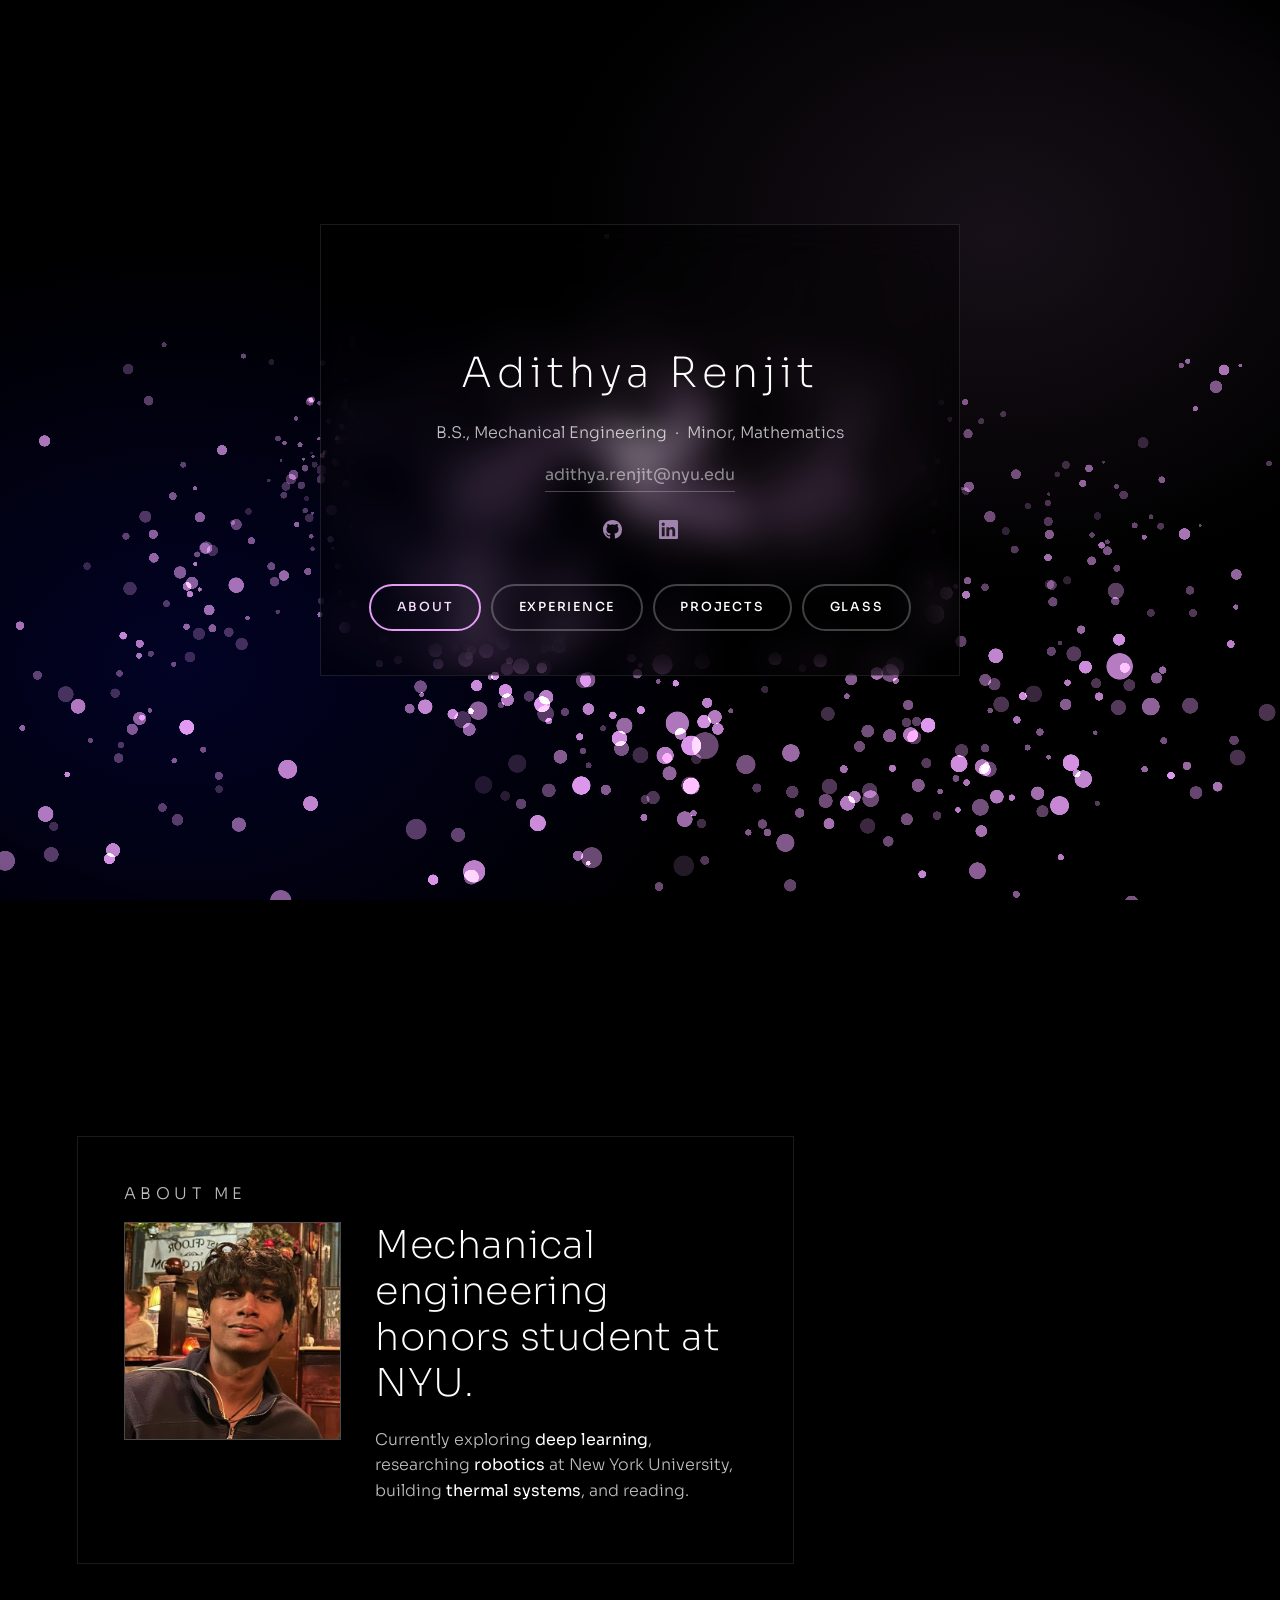
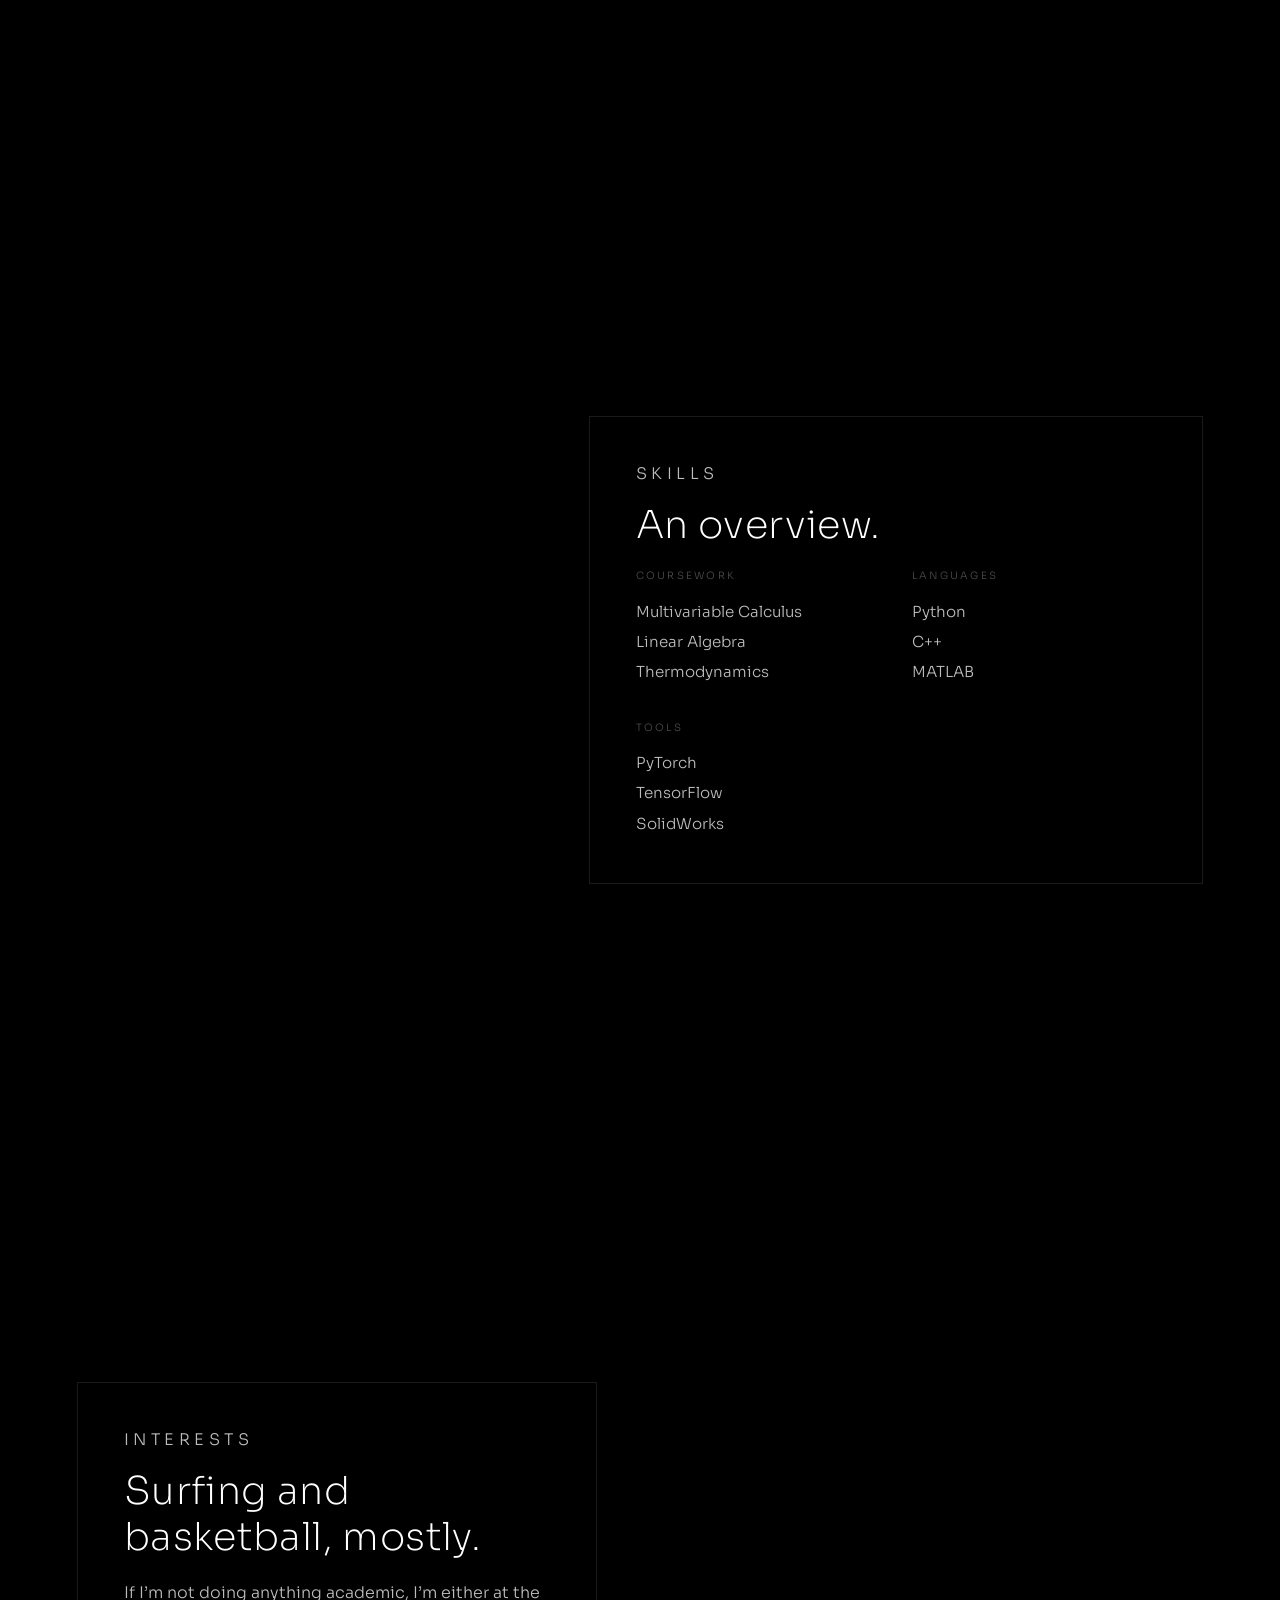
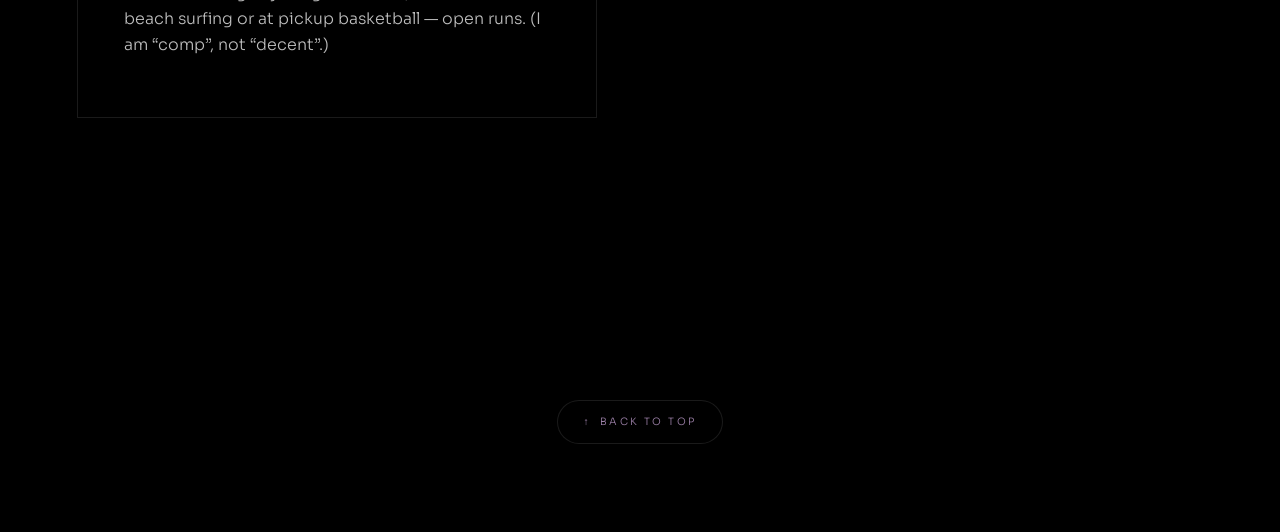
==== index.html @ 055da1c3 "Portfolio site Single page, four tabs under the intro block; each replaces the whole scrollable page" ====
<!doctype html>
<html lang="en">
<head>
<meta charset="utf-8">
<meta name="viewport" content="width=device-width, initial-scale=1">
<title>Adithya Renjit</title>
<meta name="description" content="Adithya Renjit — mechanical engineering at NYU. Deep learning, robotics research, thermal systems.">
<link rel="preconnect" href="https://fonts.googleapis.com">
<link rel="preconnect" href="https://fonts.gstatic.com" crossorigin>
<link href="https://fonts.googleapis.com/css2?family=Sora:wght@200;300;400;500;600&display=swap" rel="stylesheet">
<link rel="stylesheet" href="style.css">
<noscript><style>
  /* no canvas, no track switching: show everything, stacked */
  .track[hidden]{display:block !important}
  .tabs{display:none}
</style></noscript>
</head>
<body>

<canvas id="field" aria-hidden="true"></canvas>
<div id="nebula" aria-hidden="true"></div>
<div id="vignette" aria-hidden="true"></div>

<main>

  <!-- intro block: the only thing above the fold -->
  <section class="view hero" id="home">
    <div class="slab hero-slab">
      <h1 class="hero-name">Adithya Renjit</h1>
      <p class="hero-line">B.S., Mechanical Engineering &nbsp;&#183;&nbsp; Minor, Mathematics</p>
      <a class="hero-mail" href="mailto:adithya.renjit@nyu.edu">adithya.renjit@nyu.edu</a>
      <div class="hero-links">
        <a href="https://github.com/adithya1309" target="_blank" rel="noopener" aria-label="GitHub">
          <svg viewBox="0 0 16 16" aria-hidden="true" focusable="false"><path d="M8 0C3.58 0 0 3.58 0 8c0 3.54 2.29 6.53 5.47 7.59.4.07.55-.17.55-.38 0-.19-.01-.82-.01-1.49-2.01.37-2.53-.49-2.69-.94-.09-.23-.48-.94-.82-1.13-.28-.15-.68-.52-.01-.53.63-.01 1.08.58 1.23.82.72 1.21 1.87.87 2.33.66.07-.52.28-.87.51-1.07-1.78-.2-3.64-.89-3.64-3.95 0-.87.31-1.59.82-2.15-.08-.2-.36-1.02.08-2.12 0 0 .67-.21 2.2.82.64-.18 1.32-.27 2-.27.68 0 1.36.09 2 .271.53-1.04 2.2-.82 2.2-.82.44 1.1.16 1.92.08 2.12.51.56.82 1.27.82 2.15 0 3.07-1.87 3.75-3.65 3.95.29.25.54.73.54 1.48 0 1.07-.01 1.93-.01 2.2 0 .21.15.46.55.38A8.01 8.01 0 0 0 16 8c0-4.42-3.58-8-8-8z"/></svg>
        </a>
        <a href="https://www.linkedin.com/in/adithyavrenjit/" target="_blank" rel="noopener" aria-label="LinkedIn">
          <svg viewBox="0 0 24 24" aria-hidden="true" focusable="false"><path d="M20.45 20.45h-3.56v-5.57c0-1.33-.03-3.04-1.85-3.04-1.85 0-2.14 1.45-2.14 2.94v5.67H9.35V9h3.41v1.56h.05c.48-.9 1.63-1.85 3.36-1.85 3.6 0 4.27 2.37 4.27 5.45v6.29zM5.34 7.43a2.06 2.06 0 1 1 0-4.13 2.06 2.06 0 0 1 0 4.13zM7.12 20.45H3.55V9h3.57v11.45zM22.22 0H1.77C.79 0 0 .77 0 1.72v20.56C0 23.23.79 24 1.77 24h20.45c.98 0 1.78-.77 1.78-1.72V1.72C24 .77 23.2 0 22.22 0z"/></svg>
        </a>
      </div>

      <!-- these four ARE the navigation; each owns the whole page below -->
      <nav class="tabs" aria-label="Sections">
        <button data-track="about"      aria-current="true">About</button>
        <button data-track="experience" aria-current="false">Experience</button>
        <button data-track="projects"   aria-current="false">Projects</button>
        <button data-track="glass"      aria-current="false">GLASS</button>
      </nav>
    </div>
  </section>

  <div id="tracks">

    <div class="track" data-track="about">
      <section class="view">
        <div class="slab">
          <p class="eyebrow">About me</p>
          <div class="aboutrow">
            <img class="avatar" src="assets/headshot.jpg" alt="Adithya Renjit" width="559" height="1047">
            <div>
              <h2 class="title">Mechanical engineering honors student at NYU.</h2>
              <p>Currently exploring <strong>deep learning</strong>, researching <strong>robotics</strong>
                 at New York University, building <strong>thermal systems</strong>, and reading.</p>
            </div>
          </div>
        </div>
      </section>

      <section class="view">
        <div class="slab">
          <p class="eyebrow">Skills</p>
          <h2 class="title">An overview.</h2>
          <div class="cols">
            <div><div class="ck">Coursework</div><div class="cv">Multivariable Calculus<br>Linear Algebra<br>Thermodynamics</div></div>
            <div><div class="ck">Languages</div><div class="cv">Python<br>C++<br>MATLAB</div></div>
            <div><div class="ck">Tools</div><div class="cv">PyTorch<br>TensorFlow<br>SolidWorks</div></div>
          </div>
        </div>
      </section>

      <section class="view">
        <div class="slab slab--narrow">
          <p class="eyebrow">Interests</p>
          <h2 class="title">Surfing and basketball, mostly.</h2>
          <p>If I&rsquo;m not doing anything academic, I&rsquo;m either at the beach surfing or at
             pickup basketball &mdash; open runs. (I am &ldquo;comp&rdquo;, not &ldquo;decent&rdquo;.)</p>
        </div>
      </section>
      <div class="totop">
        <a href="#home">&uarr;&nbsp;&nbsp;Back to top</a>
      </div>

    </div>

    <div class="track" data-track="experience" hidden>
      <section class="view view--centred">
        <div class="slab slab--wide">
          <p class="eyebrow">Work</p>
          <h2 class="title">Professional Experience.</h2>
          <ul class="entries">
            <li>
              <div class="hd"><span class="t">Investment Intern &mdash; BRCPL</span>
              <span class="d">May 2026 &mdash; Jul 2026</span></div>
              <div class="s">Created data pipelines and portfolio models for an asset manager.</div>
            </li>
            <li>
              <div class="hd"><span class="t">Teaching Assistant &mdash; NYU Engineering &amp; Design</span>
              <span class="d">Sep 2025 &mdash; Present</span></div>
              <div class="s">Led lab sections on digital logic, CAD, and C++, supporting soldering
                  and Arduino builds.</div>
            </li>
          </ul>
        </div>
      </section>

      <section class="view view--centred">
        <div class="slab slab--wide">
          <p class="eyebrow">Research Teams</p>
          <h2 class="title">Contributing to.</h2>
          <ul class="entries">
            <li>
              <div class="hd"><span class="t">FAMS Lab &mdash; NYU</span>
              <span class="d">Sep 2026 &mdash; Present</span></div>
              <div class="s">Focusing on soft robotics, artificial intelligence, and mechatronic systems.</div>
            </li>
            <li>
              <div class="hd"><span class="t">Rogue Aerospace &mdash; NYU</span>
              <span class="d">Sep 2025 &mdash; Present</span></div>
              <div class="s">Building civilian-class rockets for competition.</div>
            </li>
          </ul>
        </div>
      </section>
      <div class="totop">
        <a href="#home">&uarr;&nbsp;&nbsp;Back to top</a>
      </div>

    </div>

    <div class="track" data-track="projects" hidden>
      <section class="view view--centred">
        <div class="stack">
          <p class="trackhead">Selected Projects</p>
          <div class="slab slab--wide">
                        <h2 class="title">Aksharamala</h2>
            <p>A convolutional neural net and web app that teaches Malayalam script.</p>
            <div class="embed">
              <iframe src="https://www.youtube-nocookie.com/embed/Khj7lOnFQ6Q"
                title="Aksharamala demo" loading="lazy" allowfullscreen
                allow="accelerometer; clipboard-write; encrypted-media; gyroscope; picture-in-picture"
                referrerpolicy="strict-origin-when-cross-origin"></iframe>
            </div>
            <div class="chips"><span class="chip">Python</span><span class="chip">PyTorch</span><span
              class="chip">pandas</span><span class="chip">Completed</span><a class="chip chip--link"
              href="https://youtu.be/Khj7lOnFQ6Q" target="_blank" rel="noopener">Demo</a></div>
          </div>
        </div>
      </section>

      <section class="view view--centred">
        <div class="slab slab--wide">
                    <h2 class="title">gpuplate</h2>
          <p>Developing a cold plate for an RTX 4090.</p>
          <div class="chips"><span class="chip">SolidWorks</span><span class="chip">In progress</span></div>
        </div>
      </section>

      <section class="view view--centred">
        <div class="slab slab--wide">
                    <h2 class="title">Physics-Informed Neural Net for Battery Degradation</h2>
          <p>Recovering negative-electrode diffusion from raw voltage.</p>
          <div class="chips"><span class="chip">PyTorch</span><span class="chip">In progress</span></div>
        </div>
      </section>
      <div class="totop">
        <a href="#home">&uarr;&nbsp;&nbsp;Back to top</a>
      </div>

    </div>

    <div class="track" data-track="glass" hidden>
      <section class="view">
        <div class="slab">
          <p class="eyebrow">Overview</p>
          <h2 class="title">What GLASS is.</h2>
          <p class="quote">&ldquo;The Global Leaders and Scholars in STEM (GLASS) program brings together
             and supports high-achieving undergraduates with the potential for becoming global leaders
             in innovation, technology, research, and entrepreneurship.&rdquo;</p>
        </div>
      </section>

      <section class="view view--centred">
        <div class="stack">
          <div class="slab slab--wide mission">
            <p class="eyebrow">Mission Statement</p>
            <h2 class="mission-title">Global Challenge</h2>
            <blockquote class="pull">&ldquo;Improving access through efficient and sustainable infrastructure.&rdquo;</blockquote>
            <p>As a <strong>mechanical engineering</strong> student, and someone who grew up volunteering
               at underprivileged communities across Borneo, I understood firsthand that engineers have
               the potential to bridge social and economic gaps by designing
               <strong>affordable infrastructure</strong> and creating
               <strong>innovative, sustainable technologies</strong>.</p>
            <p>Being a <strong>GLASS Scholar</strong> gives me access to the resources required to turn my
               ambitions into a reality, and it makes achieving my goals a little easier. Through the
               three-year program I can see myself growing both professionally and personally into
               somebody who can leave a <strong>lasting positive impact</strong> on not only my local
               community but the world too.</p>
          </div>
        </div>
      </section>

      <section class="view view--centred">
        <div class="pair">
          <div class="slab">
            <p class="eyebrow">Goals</p>
            <h2 class="title">UN Sustainable Development Goals (SDGs)</h2>
            <ul class="entries">
              <li><div class="hd"><span class="t">Reduced Inequalities</span></div></li>
              <li><div class="hd"><span class="t">Quality Education</span></div></li>
            </ul>
          </div>
          <div class="slab">
            <p class="eyebrow">Focus</p>
            <h2 class="title">Impact Areas</h2>
            <ul class="entries">
              <li><div class="hd"><span class="t">Quantum Science &amp; Technologies</span></div></li>
              <li><div class="hd"><span class="t">Industrial, Urban &amp; Environmental Sustainability</span></div></li>
            </ul>
          </div>
        </div>
      </section>

      <section class="view view--centred">
        <div class="stack stack--windows">
          <p class="trackhead">The Five Windows</p>
          <div class="slab slab--head">
            <h2 class="title">The five GLASS competencies.</h2>
            <p>GLASS develops mastery across five areas. Each window gets its own page tracking
               goals, plans, and progress.</p>
          </div>
          <div class="ring">
          <a class="win" href="#" style="--x:50%;--y:10%">
            <span class="win-num">01</span>
            <span class="win-title">Professional Development</span>
            <span class="win-desc">Internships, research, certifications, and conferences that build the engineering career.</span>
            <span class="win-go">Open window &rarr;</span>
          </a>
          <a class="win" href="#" style="--x:84%;--y:38%">
            <span class="win-num">02</span>
            <span class="win-title">Academic Excellence</span>
            <span class="win-desc">Rigorous coursework, research, and design work at the core of the honors curriculum.</span>
            <span class="win-go">Open window &rarr;</span>
          </a>
          <a class="win" href="#" style="--x:71%;--y:82%">
            <span class="win-num">03</span>
            <span class="win-title">Commitment to Service</span>
            <span class="win-desc">Service learning, mentoring, and community engagement tied to the SDGs and Impact Areas.</span>
            <span class="win-go">Open window &rarr;</span>
          </a>
          <a class="win" href="#" style="--x:29%;--y:82%">
            <span class="win-num">04</span>
            <span class="win-title">Global Competency</span>
            <span class="win-desc">The required semester abroad and the cross-cultural work that widens an engineering perspective.</span>
            <span class="win-go">Open window &rarr;</span>
          </a>
          <a class="win" href="#" style="--x:16%;--y:38%">
            <span class="win-num">05</span>
            <span class="win-title">Leadership Development</span>
            <span class="win-desc">Team leadership, mentoring, and the cohort seminar series.</span>
            <span class="win-go">Open window &rarr;</span>
          </a>
            </div>
        </div>
      </section>
      <div class="totop">
        <a href="#home">&uarr;&nbsp;&nbsp;Back to top</a>
      </div>


    </div>

  </div>
</main>

<!-- footer removed: socials, scroll indicator and place slot all dropped -->

<script src="galaxy.js"></script>
</body>
</html>
---- style.css ----
/* ══ tokens lifted from naxocss ══ */
  :root{
    --black:#000;
    --white:#fff;
    --w-50:#ffffff80;
    --w-25:#ffffff40;
    --w-10:#ffffff1a;
    --w-05:#ffffff0d;
    --gray:#4c4c4c;
    --g-from:#090cbb;
    --g-to:#e39bf3;
    --active:#0e1996;
    --grad:linear-gradient(to right,var(--g-from),var(--g-to));
    --lilac:#e39bf3;      /* the single accent, replaces gradient text */
    --lilac-hi:#f6dcfd;
    --lilac-dim:#a184ad;
    --slab:rgba(0,0,0,.40);
  }
  *{box-sizing:border-box;min-width:0}
  html{scroll-behavior:smooth;background:#000}
  /* scrollbar hidden, scrolling untouched - keyboard, wheel and touch all still work */
  html{scrollbar-width:none;-ms-overflow-style:none}
  html::-webkit-scrollbar{width:0;height:0;display:none}
  @media (prefers-reduced-motion:reduce){html{scroll-behavior:auto}}
  body{
    margin:0;background:#000;color:var(--white);
    font-family:'Sora','Helvetica Neue',Helvetica,Arial,sans-serif;
    font-weight:300;font-size:15px;line-height:1.6;
    -webkit-font-smoothing:antialiased;
  }
  .grad-text{color:var(--lilac);-webkit-text-fill-color:var(--lilac)}

  /* ══ fixed particle field — the camera ══ */
  #field{position:fixed;inset:0;width:100%;height:100%;z-index:1;display:block;pointer-events:none}
  /* nebula sits BEHIND the canvas so additive particles read on top of it */
  #nebula{
    position:fixed;inset:0;z-index:0;pointer-events:none;
    background:
      radial-gradient(55% 60% at 78% 26%, rgba(227,155,243,.10) 0%, transparent 65%),
      radial-gradient(65% 70% at 14% 74%, rgba(9,12,187,.20) 0%, transparent 68%);
  }
  #vignette{
    position:fixed;inset:0;z-index:2;pointer-events:none;
    background:radial-gradient(135% 105% at 50% 50%, transparent 55%, rgba(0,0,0,.55) 100%);
  }

  /* ══ sections ══ */
  main{position:relative;z-index:10}
  section.view{
    min-height:100vh;min-height:100dvh;
    display:flex;align-items:center;
    padding:100px clamp(28px,6vw,96px) 100px;
  }
  section.hero{justify-content:center}
  /* Alternate sides so the galaxy always owns the other half of the
     screen. Camera poses push the disc the opposite way to match. */
  .track section.view:nth-of-type(odd){justify-content:flex-start}
  .track section.view:nth-of-type(even){justify-content:flex-end}
  /* Must out-specify the nth-of-type side rules above. Without the #tracks
     prefix this ties them at (0,3,1) and only wins on source order;
     the id makes it (1,3,1). Otherwise every "centred" section is
     still shoved left or right. */
  #tracks .track section.view.view--centred{justify-content:center}
  .track[hidden]{display:none}
  .slab{
    width:100%;max-width:min(620px,48vw);
    background:var(--slab);
    -webkit-backdrop-filter:blur(20px);backdrop-filter:blur(20px);
    border:1px solid var(--w-10);
    padding:44px 46px;
  }
  .slab--narrow{max-width:min(520px,42vw)}
  .slab--wide{max-width:min(1020px,86vw);padding:58px 62px}
  /* a label that sits outside the slab, on the galaxy itself */
  .stack{display:flex;flex-direction:column;gap:16px;width:100%;max-width:min(1020px,86vw)}
  .stack .slab--wide{max-width:none}
  /* two boxes sharing one scroll section */
  .pair{
    display:grid;grid-template-columns:repeat(2,minmax(0,1fr));gap:22px;
    width:100%;max-width:min(1020px,86vw);align-items:stretch;
  }
  .pair .slab{max-width:none;height:100%}
  /* the ring has no box of its own, so the galaxy shows through its centre */
  .stack--windows{width:100%;max-width:min(880px,86vw);align-items:stretch}
  .slab--head{max-width:min(600px,80vw);align-self:center;text-align:center}
  /* a quoted definition, not the author's own prose */
  .quote{border-left:1px solid var(--lilac);padding-left:20px;font-style:italic}
  /* mission block: heavier than the rest of the site, per the reference layout */
  .mission-title{
    font-size:clamp(2rem,5.2vw,3.8rem);font-weight:600;letter-spacing:-.02em;
    line-height:1;margin:0 0 36px;
  }
  .pull{
    margin:0 0 32px;padding-left:26px;
    border-left:1px solid rgba(227,155,243,.55);
    font-size:clamp(1.15rem,2.3vw,1.85rem);font-weight:500;line-height:1.34;
    color:var(--white);max-width:46ch;
  }
  .mission p{max-width:78ch}
  .mission p strong{color:var(--white);font-weight:500}

  /* five windows laid out on a circle. Positions are precomputed points
     at -90 + i*72 degrees, so no JS and no trig at runtime. */
  .ring{
    position:relative;width:100%;max-width:min(880px,86vw);aspect-ratio:1.25;
    margin:34px auto 0;background:none;
  }
  .win{
    position:absolute;left:var(--x);top:var(--y);transform:translate(-50%,-50%);
    width:28%;min-width:160px;
    display:flex;flex-direction:column;gap:6px;
    padding:16px 17px 14px;border:1px solid var(--w-10);border-radius:10px;
    background:rgba(0,0,0,.68);-webkit-backdrop-filter:blur(12px);backdrop-filter:blur(12px);
    text-decoration:none;
    transition:border-color .3s,background .3s,transform .3s;
  }
  .win:hover{border-color:var(--lilac);background:rgba(0,0,0,.82);
             transform:translate(-50%,-50%) scale(1.04)}
  .win:focus-visible{outline:1px solid var(--lilac);outline-offset:3px}
  .win-num{font-family:ui-monospace,Menlo,Consolas,monospace;font-size:.6rem;color:var(--lilac-dim)}
  .win-title{font-size:.88rem;font-weight:500;color:var(--white);line-height:1.25}
  .win-desc{font-size:.71rem;line-height:1.45;color:rgba(255,255,255,.62)}
  .win-go{font-family:ui-monospace,Menlo,Consolas,monospace;font-size:.6rem;
          color:var(--lilac);margin-top:2px}
  /* end of each track. A plain anchor, so the page's own smooth-scroll
     handles it and prefers-reduced-motion turns it into an instant jump. */
  /* Inline demo. Width is also capped against viewport height so a 16:9 box
     cannot push the rest of the card off screen on a short display. */
  .embed{
    position:relative;
    width:min(720px, 100%, calc((100dvh - 470px) * 16 / 9));
    aspect-ratio:16/9;margin:22px auto 6px;
    border:1px solid var(--w-10);border-radius:8px;overflow:hidden;background:#000;
  }
  .embed iframe{position:absolute;inset:0;width:100%;height:100%;border:0;display:block}
  .totop{display:flex;justify-content:center;padding:0 0 88px}
  .totop a{
    display:inline-flex;align-items:center;
    font-size:.63rem;text-transform:uppercase;letter-spacing:.24em;
    color:var(--lilac-dim);text-decoration:none;
    border:1px solid var(--w-10);border-radius:9999px;padding:13px 26px;
    background:rgba(0,0,0,.45);
    -webkit-backdrop-filter:blur(10px);backdrop-filter:blur(10px);
    transition:color .3s,border-color .3s,background .3s;
  }
  .totop a:hover{color:var(--lilac-hi);border-color:var(--lilac);background:rgba(0,0,0,.7)}
  .totop a:focus-visible{outline:1px solid var(--lilac);outline-offset:3px}
  .trackhead{
    font-size:.7rem;text-transform:uppercase;letter-spacing:.3em;
    color:var(--lilac);margin:0;
  }
  /* the windows label sits over a centred ring, so centre it too */
  .stack--windows .trackhead{text-align:center}
  .slab--wide .title{font-size:clamp(1.8rem,4vw,2.9rem);margin-bottom:30px}
  .slab--wide .eyebrow{margin-bottom:26px}
  .slab--wide .entries li{padding:26px 0}
  .slab--wide .entries .t{font-size:1.35rem;font-weight:300}
  .slab--wide .entries .s{font-size:1.05rem;margin-top:10px;max-width:80ch}
  .slab--wide .entries .d{font-size:.68rem}
  .slab--wide .chip{font-size:.64rem;padding:4px 14px}
  .slab--center{text-align:center}
  .eyebrow{font-size:.63rem;text-transform:uppercase;letter-spacing:.28em;color:var(--gray);margin:0 0 22px}

  /* home */
  #home .slab{text-align:center;max-width:min(640px,92vw)}

  /* the four tabs ARE the navigation now */
  .tabs{display:flex;flex-wrap:wrap;gap:10px;justify-content:center;margin-top:38px}
  .tabs button{
    all:unset;box-sizing:border-box;cursor:pointer;
    display:inline-flex;align-items:center;justify-content:center;
    height:2.9rem;padding:0 1.6rem;border-radius:9999px;
    border:2px solid var(--w-25);background-clip:padding-box;
    color:var(--white);font-size:.78rem;font-weight:500;
    text-transform:uppercase;letter-spacing:.14em;
    transition:border-color .3s,background .3s,color .3s;
  }
  .tabs button:hover{border-color:rgba(227,155,243,.55);color:var(--lilac-hi)}
  .tabs button:focus-visible{outline:1px solid var(--lilac);outline-offset:4px}
  /* selected = outline only; the fill was too heavy against the galaxy */
  .tabs button[aria-current="true"]{
    border-color:var(--lilac);color:var(--lilac-hi);background:transparent;
  }

  .hero-name{
    font-size:clamp(1.5rem,3.6vw,2.6rem);font-weight:200;letter-spacing:.12em;
    margin:9vh 0 22px;line-height:1.15;
  }
  /* education now holds the prominent slot; email is the quieter line under it */
  .hero-line{
    font-size:clamp(1rem,2.6vw,1.8rem);font-weight:300;
    margin:0 auto 22px;max-width:none;color:var(--white);
  }
  .hero-mail{
    display:inline-block;font-size:1rem;font-weight:400;margin:0;
    color:var(--w-50);text-decoration:none;border-bottom:1px solid var(--w-25);
    padding-bottom:4px;transition:color .4s,border-color .4s;
  }
  .hero-mail:hover{color:var(--white);border-color:var(--white)}
  /* inline SVG marks - no icon font, no external request */
  .hero-links{display:flex;gap:22px;justify-content:center;margin-top:20px}
  .hero-links a{
    display:grid;place-items:center;width:34px;height:34px;border-radius:50%;
    color:var(--lilac-dim);transition:color .3s,background .3s;
  }
  .hero-links a:hover{color:var(--lilac-hi);background:var(--w-05)}
  .hero-links a:focus-visible{outline:1px solid var(--lilac);outline-offset:2px}
  .hero-links svg{width:19px;height:19px;fill:currentColor;display:block}

  .pill{
    display:inline-flex;align-items:center;justify-content:center;
    height:3.5rem;padding:0 2rem;border-radius:9999px;
    border:2px solid var(--w-25);background-clip:padding-box;
    color:var(--white);text-decoration:none;
    font-size:.88rem;font-weight:500;text-transform:uppercase;letter-spacing:.08em;
    transition:border-color .3s,background .3s,color .3s;cursor:pointer;
  }
  .pill:hover{border-color:var(--lilac);background:var(--lilac);color:#000}
  .pill:active{color:var(--active)}
  .pill:focus-visible{outline:1px solid var(--w-25);outline-offset:4px}
  .pill--sm{height:2.6rem;padding:0 1.5rem;font-size:.7rem}

  h2.title{font-size:clamp(1.5rem,3.4vw,2.4rem);font-weight:200;letter-spacing:.01em;margin:0 0 20px;line-height:1.2}
  .slab p{color:rgba(255,255,255,.74);font-size:1rem;margin:0 0 16px;max-width:62ch}
  .slab p strong{color:var(--white);font-weight:400}

  .entries{list-style:none;margin:0;padding:0}
  .entries li{padding:18px 0;border-top:1px solid var(--w-10)}
  .entries li:last-child{border-bottom:1px solid var(--w-10)}
  .entries .hd{display:flex;justify-content:space-between;gap:18px;align-items:baseline;flex-wrap:wrap}
  .entries .t{font-size:1.05rem;font-weight:400}
  .entries .d{font-size:.63rem;text-transform:uppercase;letter-spacing:.15em;color:var(--gray);white-space:nowrap}
  .entries .s{color:rgba(255,255,255,.7);font-size:.94rem;margin-top:6px}
  .chips{display:flex;flex-wrap:wrap;gap:8px;margin-top:12px}
  .chip{font-size:.6rem;text-transform:uppercase;letter-spacing:.15em;color:var(--w-50);
        border:1px solid var(--w-10);border-radius:9999px;padding:3px 12px;background:var(--w-05)}
  a.chip--link{text-decoration:none;border-color:var(--w-25);transition:color .3s,border-color .3s}
  a.chip--link:hover{color:var(--lilac-hi);border-color:var(--lilac)}
  .cols{display:grid;grid-template-columns:repeat(auto-fit,minmax(170px,1fr));gap:32px}
  .ck{font-size:.63rem;text-transform:uppercase;letter-spacing:.22em;color:var(--gray);margin-bottom:12px}
  .cv{color:rgba(255,255,255,.74);font-size:.95rem;line-height:2}
  .aboutrow{display:flex;gap:34px;align-items:flex-start}
  #tracks .track[data-track="about"] section.view:nth-of-type(1) .slab{max-width:min(760px,56vw)}
  /* square, not round; object-position sets where the square crop sits
     on the portrait original - 38% lands it head-to-mid-chest */
  .avatar{
    width:clamp(150px,17vw,220px);height:clamp(150px,17vw,220px);
    flex:0 0 clamp(150px,17vw,220px);
    border:1px solid var(--w-25);background:var(--w-05);
    object-fit:cover;object-position:50% 38%;display:block;
  }
  .todo{font-family:'Sora','Helvetica Neue',Helvetica,Arial,sans-serif;font-size:.58rem;letter-spacing:.1em;
        border:1px solid var(--w-25);border-radius:9999px;padding:1px 8px;color:var(--w-50)}

  @media (max-width:900px){
    header.bar{padding:14px 16px 18px}
    .bar-row{grid-template-columns:minmax(0,1fr);gap:10px}
    .logo,.bar-row .pill{display:none}
    section.view{padding:90px 16px 90px;justify-content:center}
    .track section.view:nth-of-type(odd),
    .track section.view:nth-of-type(even){justify-content:center}
    .tabs button{height:2.5rem;padding:0 1.15rem;font-size:.68rem;letter-spacing:.1em}
    .slab,.slab--narrow,.slab--wide{padding:30px 22px;max-width:none;background:rgba(0,0,0,.58)}
    /* the circle only works with room for it */
    .pair{grid-template-columns:minmax(0,1fr);gap:14px}
    .slab--head{max-width:none}
    .embed{width:100%}
    .ring{position:static;width:auto;max-width:none;aspect-ratio:auto;margin:14px 0 0;
          display:grid;gap:12px}
    .win{position:static;transform:none;width:auto;min-width:0}
    .win:hover{transform:none}
    .slab--wide .entries .t{font-size:1.1rem}
    .slab--wide .entries .s{font-size:.95rem}
    .aboutrow{flex-direction:column;gap:20px}
  }
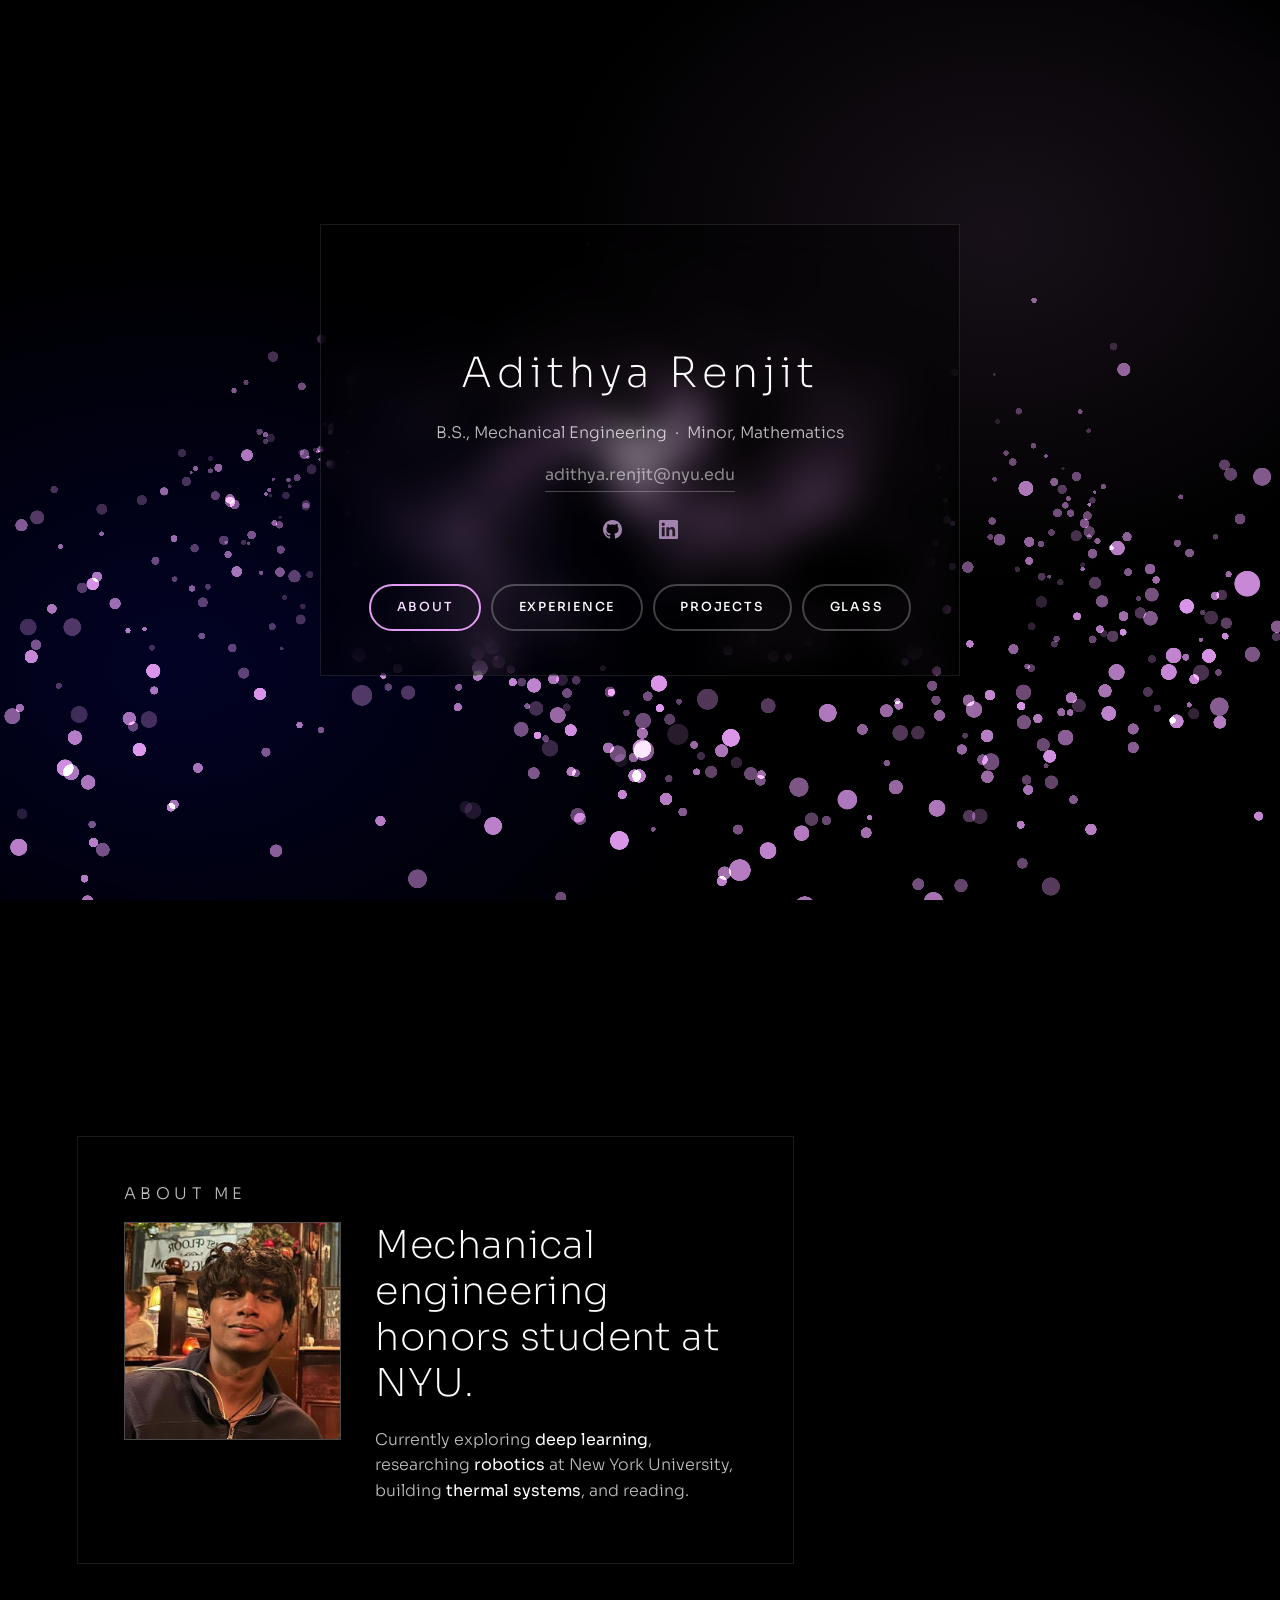
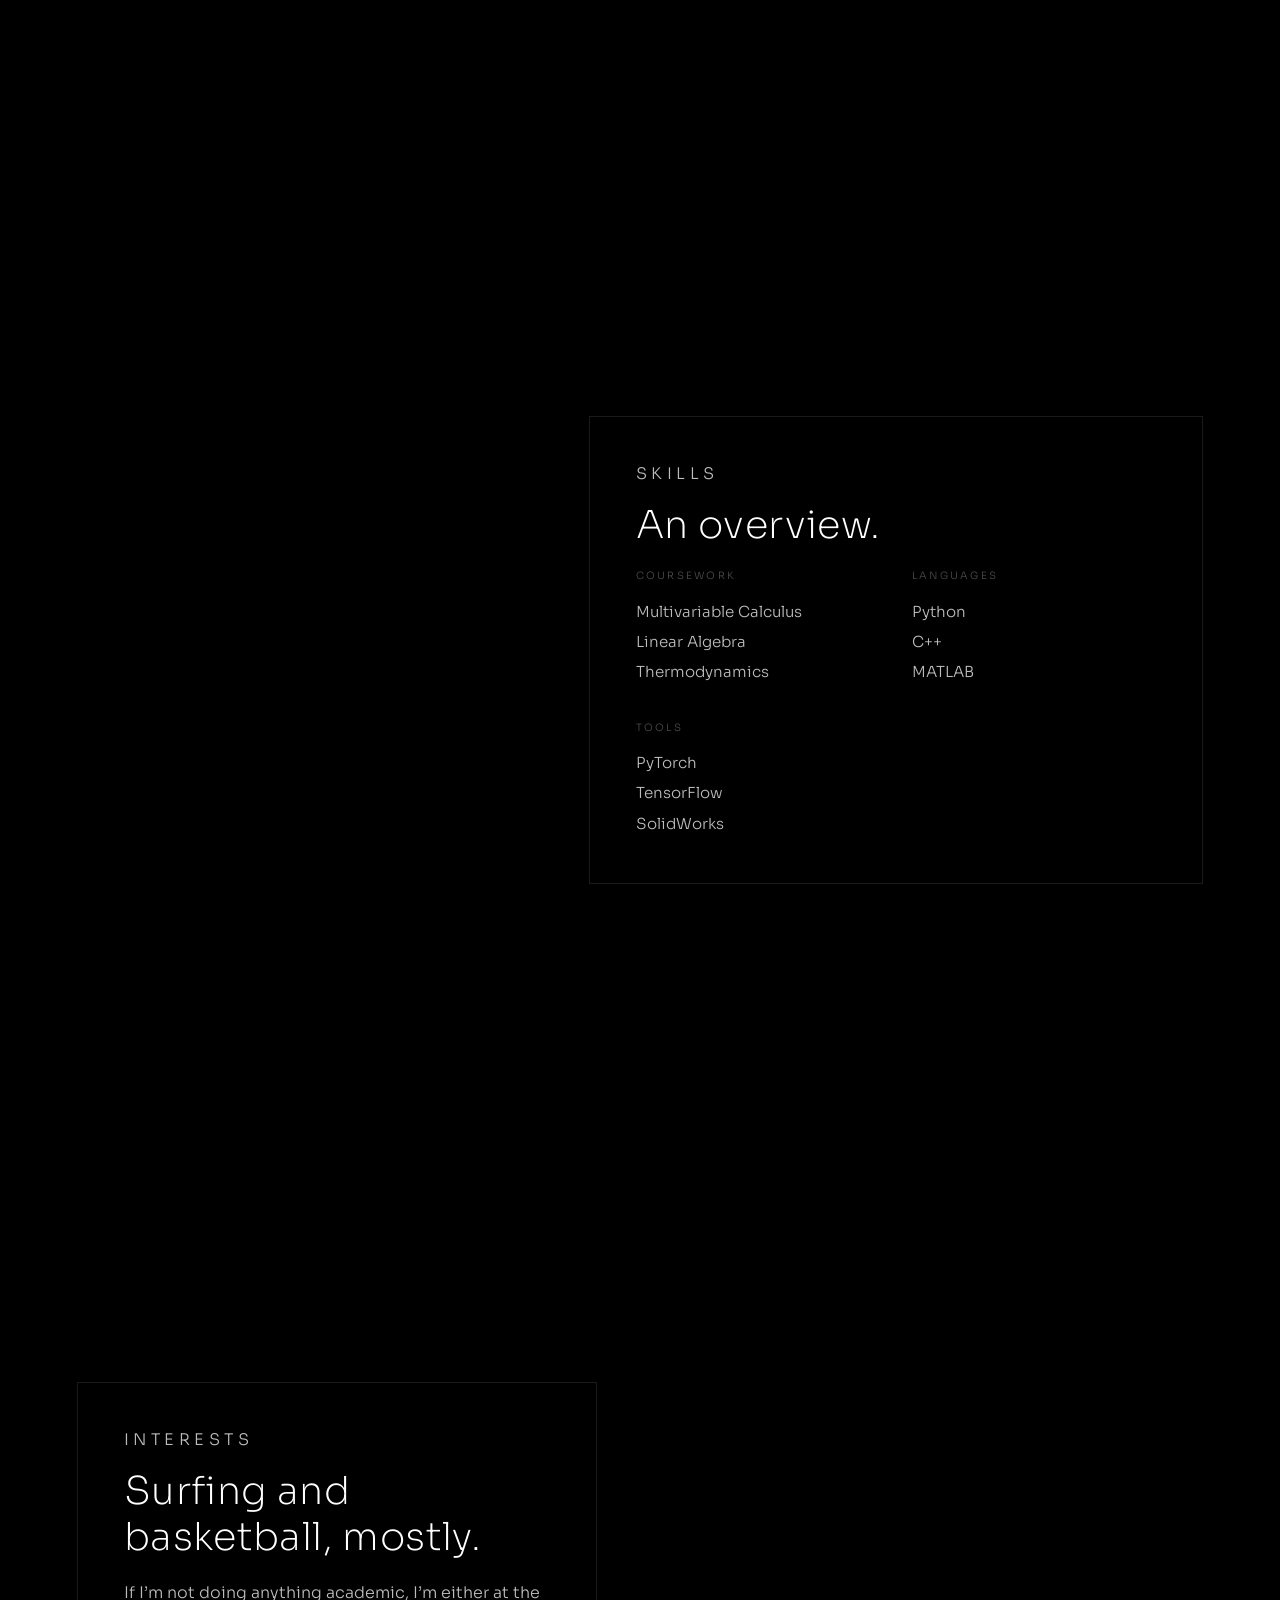
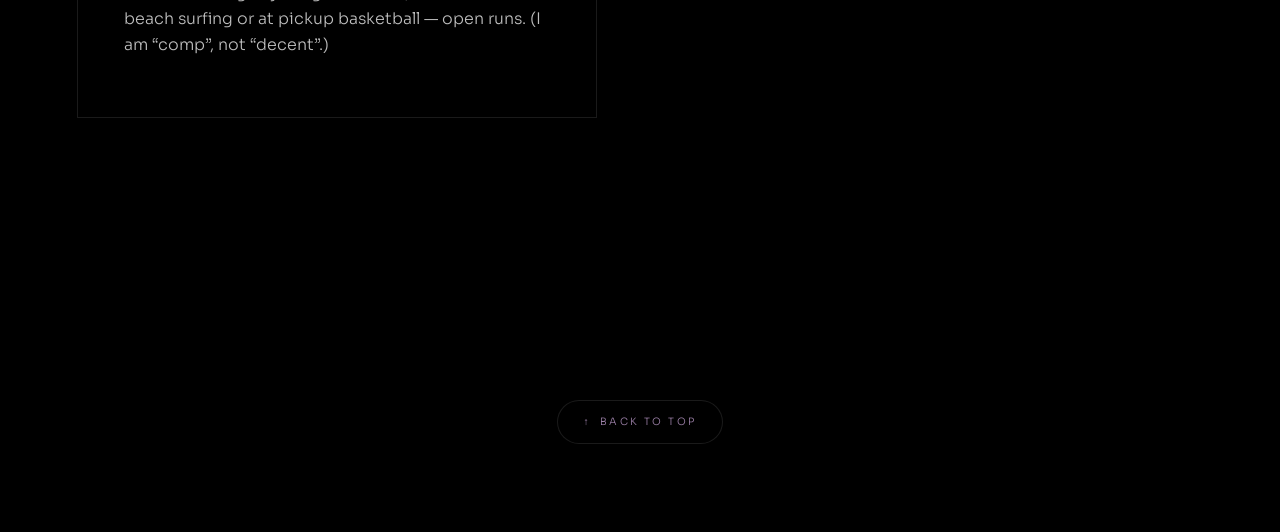
==== commit d4c533fb: "Add favicon: lilac "A" monogram SVG for scaling, plus a 32px PNG fallback for engines without SVG fa" ====
--- a/index.html
+++ b/index.html
@@ -5,6 +5,8 @@
 <meta name="viewport" content="width=device-width, initial-scale=1">
 <title>Adithya Renjit</title>
 <meta name="description" content="Adithya Renjit — mechanical engineering at NYU. Deep learning, robotics research, thermal systems.">
+<link rel="icon" href="assets/favicon.svg" type="image/svg+xml">
+<link rel="icon" href="assets/favicon.png" sizes="32x32">
 <link rel="preconnect" href="https://fonts.googleapis.com">
 <link rel="preconnect" href="https://fonts.gstatic.com" crossorigin>
 <link href="https://fonts.googleapis.com/css2?family=Sora:wght@200;300;400;500;600&display=swap" rel="stylesheet">
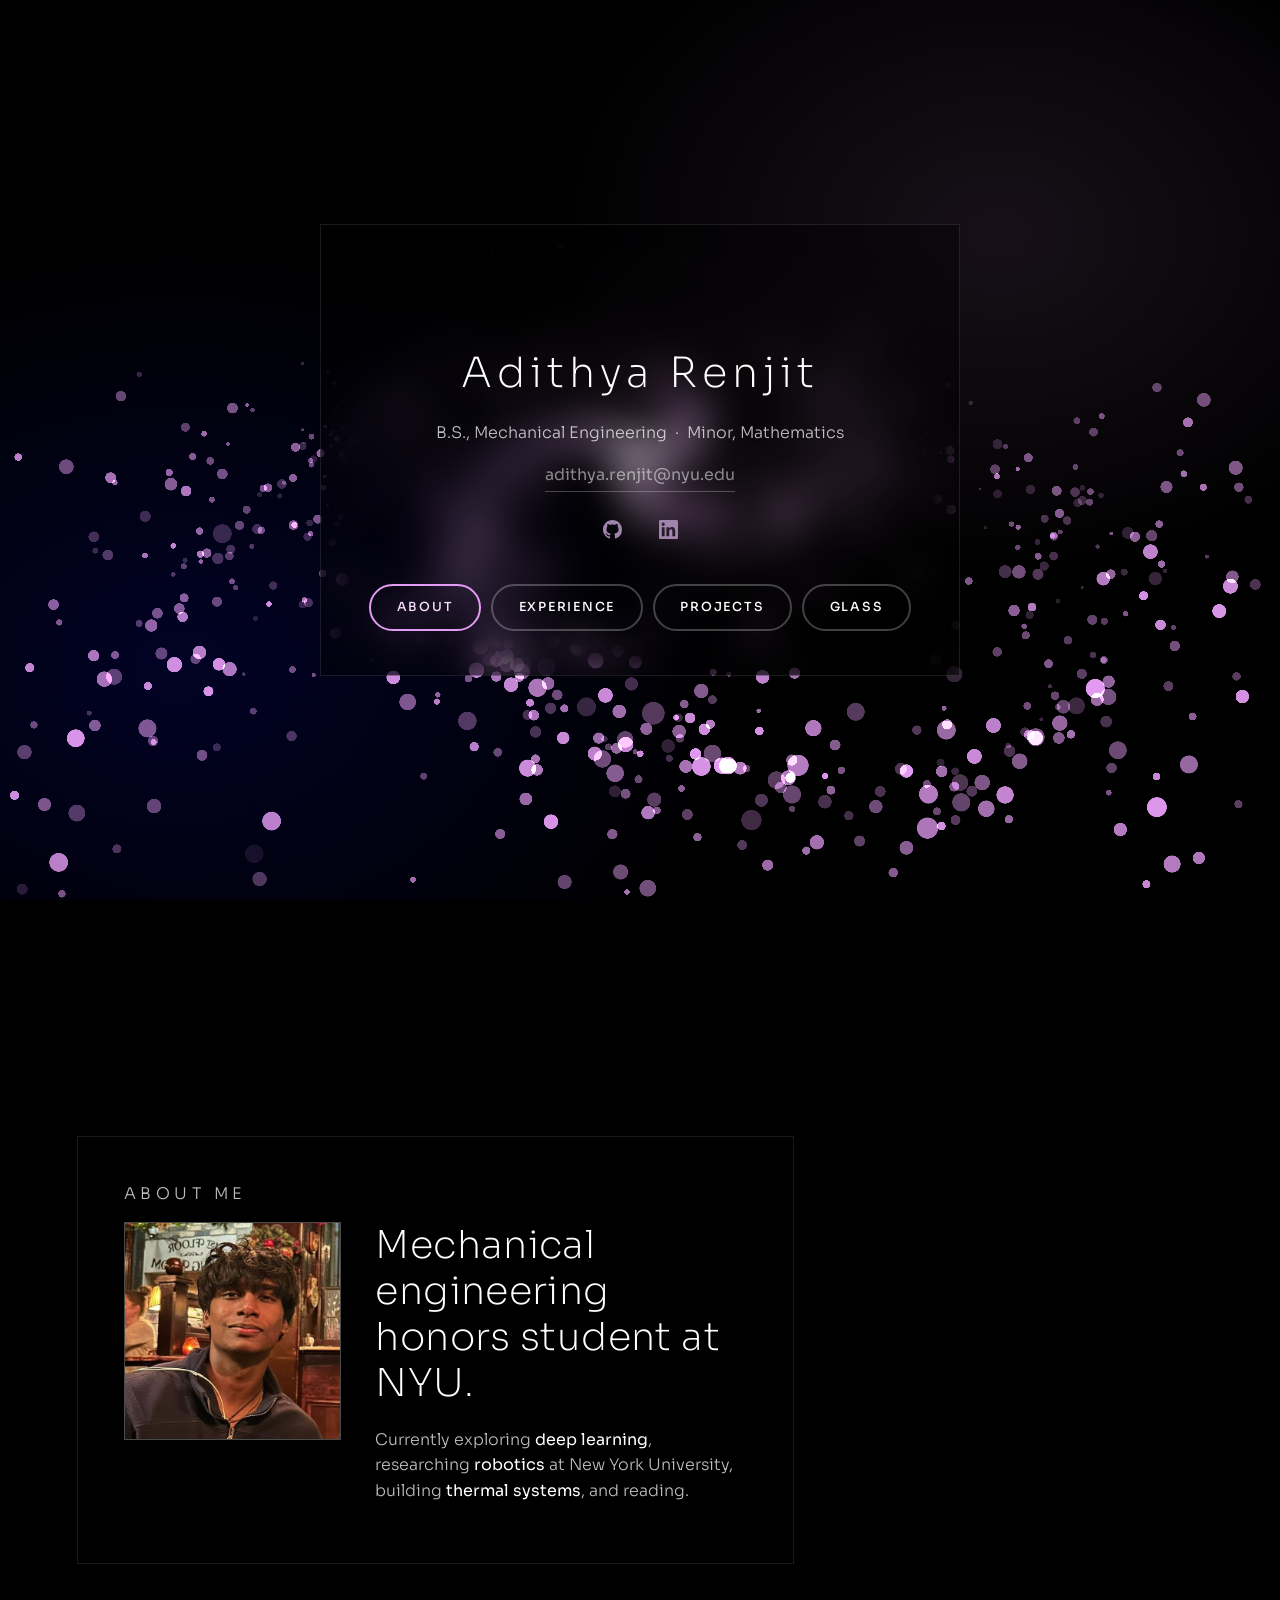
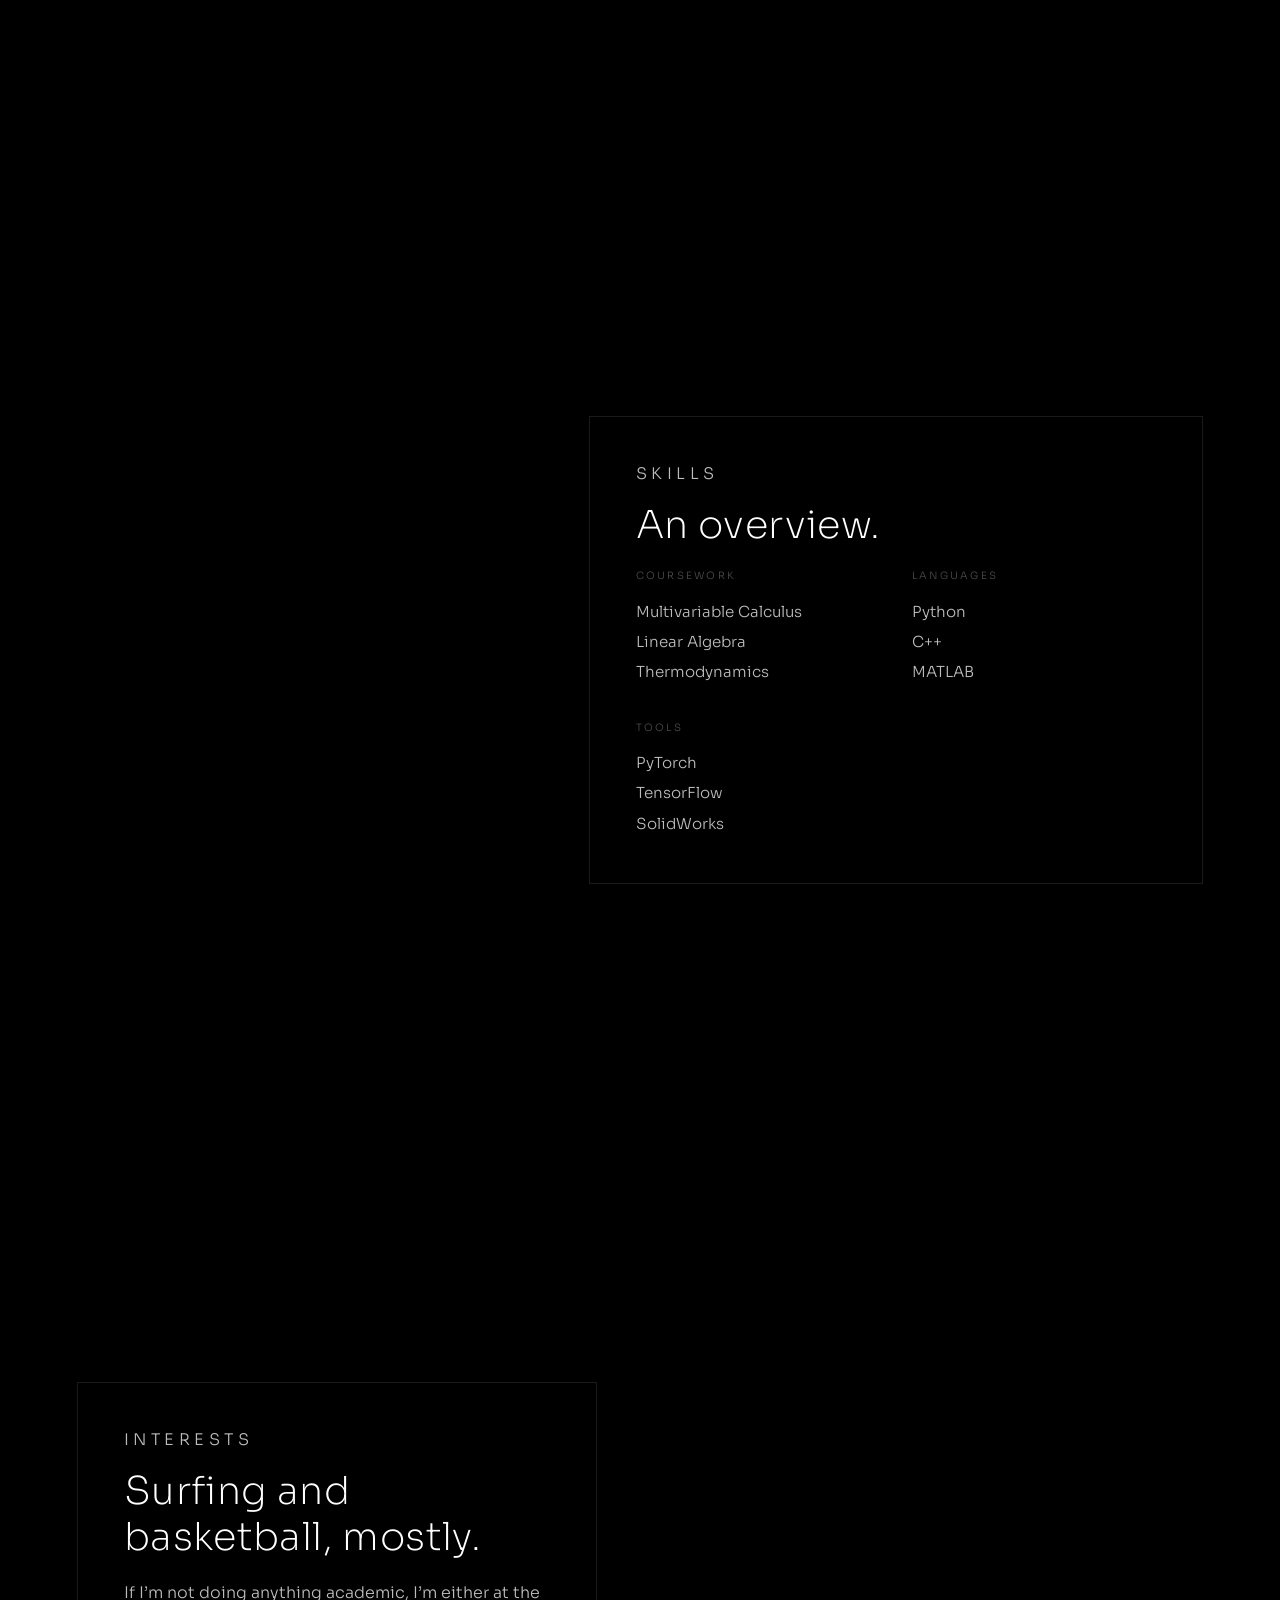
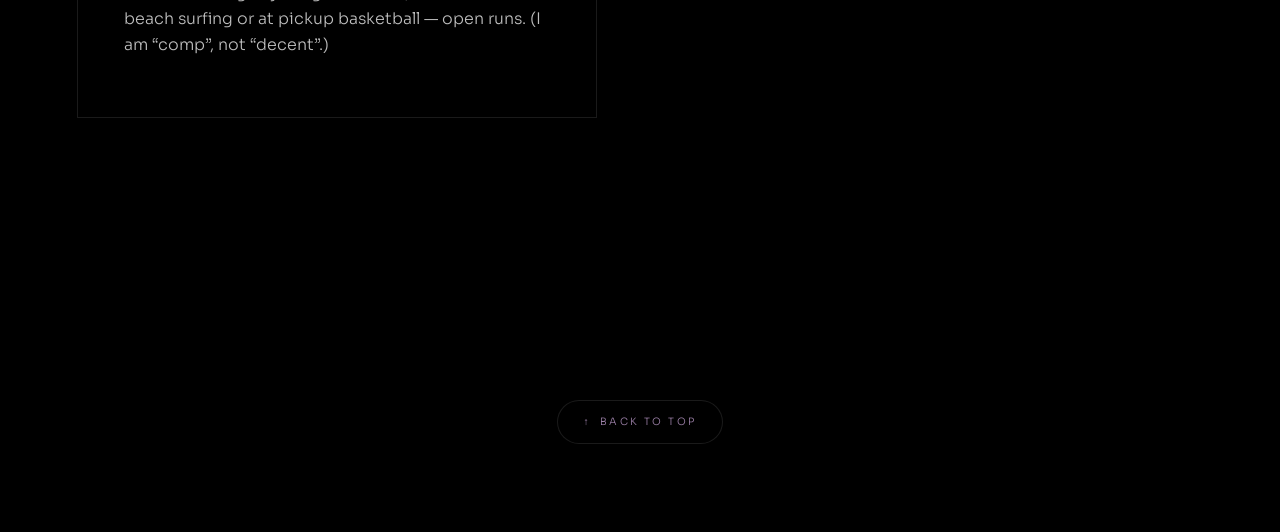
==== commit 23098fad: "Restore the star sprite; favicon from favicon.jpg Sprite back to star-particle.png. The near-particl" ====
--- a/index.html
+++ b/index.html
@@ -5,7 +5,7 @@
 <meta name="viewport" content="width=device-width, initial-scale=1">
 <title>Adithya Renjit</title>
 <meta name="description" content="Adithya Renjit — mechanical engineering at NYU. Deep learning, robotics research, thermal systems.">
-<link rel="icon" href="assets/favicon.svg" type="image/svg+xml">
+<link rel="icon" href="assets/favicon-16.png" sizes="16x16">
 <link rel="icon" href="assets/favicon.png" sizes="32x32">
 <link rel="preconnect" href="https://fonts.googleapis.com">
 <link rel="preconnect" href="https://fonts.gstatic.com" crossorigin>
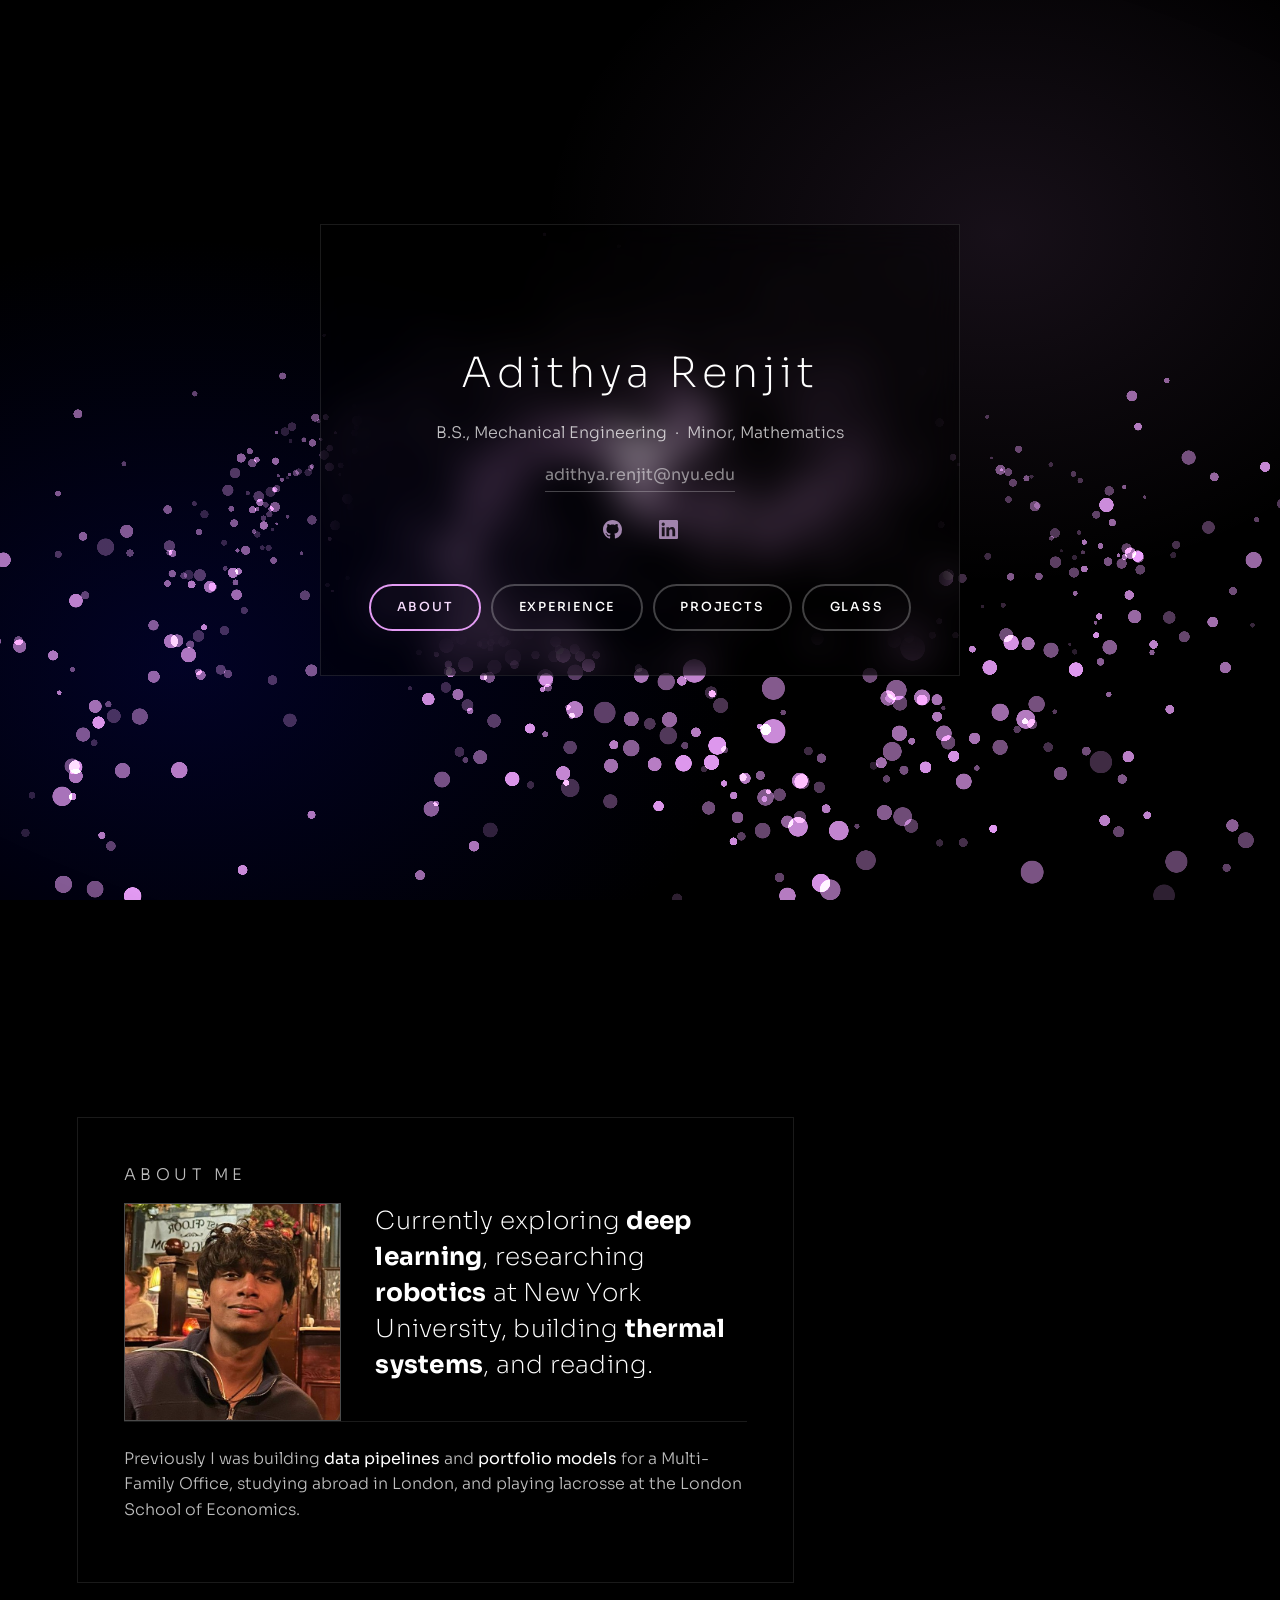
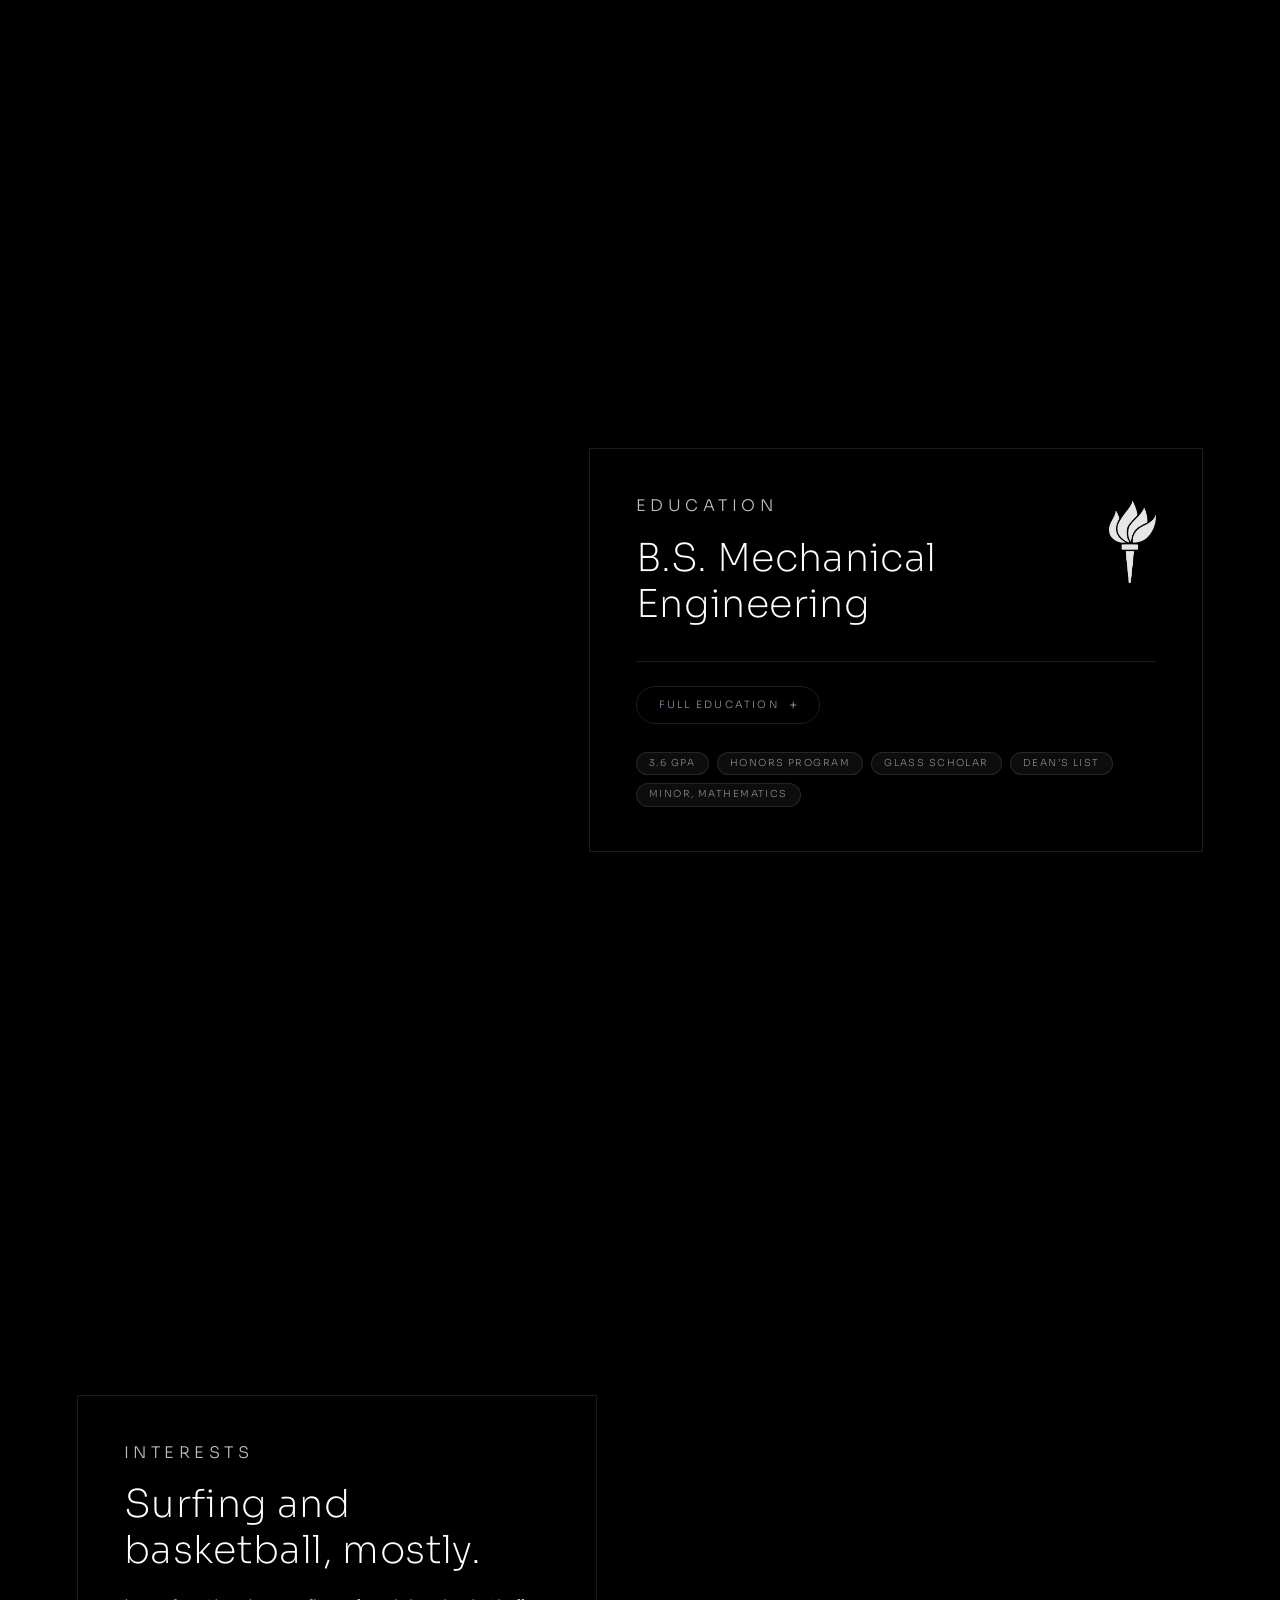
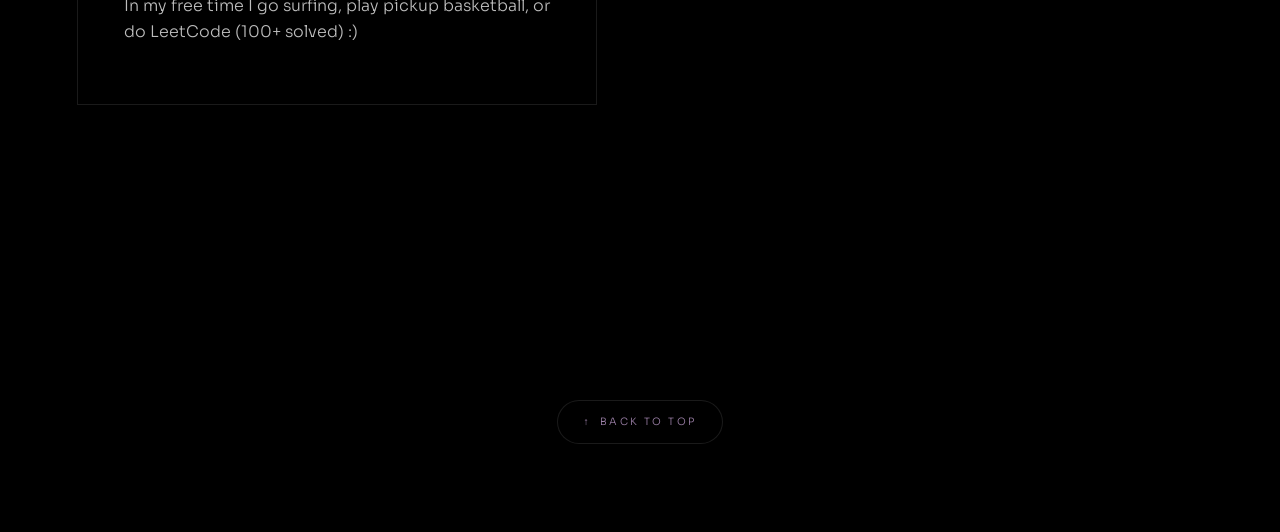
==== commit 8df4dc9a: "Add education expander, project page, and looping demo Education slab gains a native <details> expan" ====
--- a/index.html
+++ b/index.html
@@ -59,22 +59,50 @@
           <div class="aboutrow">
             <img class="avatar" src="assets/headshot.jpg" alt="Adithya Renjit" width="559" height="1047">
             <div>
-              <h2 class="title">Mechanical engineering honors student at NYU.</h2>
-              <p>Currently exploring <strong>deep learning</strong>, researching <strong>robotics</strong>
-                 at New York University, building <strong>thermal systems</strong>, and reading.</p>
-            </div>
-          </div>
+              <h2 class="title title--sm">Currently exploring <strong>deep learning</strong>, researching
+                 <strong>robotics</strong> at New York University, building
+                 <strong>thermal systems</strong>, and reading.</h2>
+            </div>
+          </div>
+          <p class="prev">Previously I was building <strong>data pipelines</strong> and
+             <strong>portfolio models</strong> for a Multi-Family Office, studying abroad in London,
+             and playing lacrosse at the London School of Economics.</p>
         </div>
       </section>
 
       <section class="view">
         <div class="slab">
-          <p class="eyebrow">Skills</p>
-          <h2 class="title">An overview.</h2>
-          <div class="cols">
-            <div><div class="ck">Coursework</div><div class="cv">Multivariable Calculus<br>Linear Algebra<br>Thermodynamics</div></div>
-            <div><div class="ck">Languages</div><div class="cv">Python<br>C++<br>MATLAB</div></div>
-            <div><div class="ck">Tools</div><div class="cv">PyTorch<br>TensorFlow<br>SolidWorks</div></div>
+          <p class="eyebrow">Education</p>
+          <div class="eduhead">
+            <h2 class="title">B.S. Mechanical Engineering</h2>
+            <img class="edulogo" src="assets/nyu-torch.png" alt="NYU" width="347" height="600">
+          </div>
+          <details class="expand">
+            <summary>Full education</summary>
+            <div class="edu">
+              <ul class="entries">
+                <li>
+                  <div class="hd"><span class="t">New York University</span><span class="d">Tandon School of Engineering</span></div>
+                  <p class="s">B.S. in Mechanical Engineering, minor in Mathematics.</p>
+                </li>
+                <li>
+                  <div class="hd"><span class="t">Global Leaders and Scholars in STEM</span></div>
+                  <p class="s">Honors cohort built around research, professional development, and a global-challenge mission.</p>
+                </li>
+                <li>
+                  <div class="hd"><span class="t">Coursework</span></div>
+                  <p class="s">Multivariable Calculus, Linear Algebra, Thermodynamics, Dynamics,
+                     Measurement Systems, Materials Science, Physics I&ndash;II.</p>
+                </li>
+              </ul>
+            </div>
+          </details>
+          <div class="edu-badges">
+            <span class="chip">3.6 GPA</span>
+            <span class="chip">Honors Program</span>
+            <span class="chip">GLASS Scholar</span>
+            <span class="chip">Dean&rsquo;s List</span>
+            <span class="chip">Minor, Mathematics</span>
           </div>
         </div>
       </section>
@@ -83,8 +111,8 @@
         <div class="slab slab--narrow">
           <p class="eyebrow">Interests</p>
           <h2 class="title">Surfing and basketball, mostly.</h2>
-          <p>If I&rsquo;m not doing anything academic, I&rsquo;m either at the beach surfing or at
-             pickup basketball &mdash; open runs. (I am &ldquo;comp&rdquo;, not &ldquo;decent&rdquo;.)</p>
+          <p>In my free time I go surfing, play pickup basketball, or do
+             LeetCode (100+ solved) :)</p>
         </div>
       </section>
       <div class="totop">
@@ -146,14 +174,15 @@
                         <h2 class="title">Aksharamala</h2>
             <p>A convolutional neural net and web app that teaches Malayalam script.</p>
             <div class="embed">
-              <iframe src="https://www.youtube-nocookie.com/embed/Khj7lOnFQ6Q"
-                title="Aksharamala demo" loading="lazy" allowfullscreen
-                allow="accelerometer; clipboard-write; encrypted-media; gyroscope; picture-in-picture"
-                referrerpolicy="strict-origin-when-cross-origin"></iframe>
+              <video src="demogif.mp4" title="Aksharamala demo"
+                autoplay loop muted playsinline preload="metadata"></video>
             </div>
             <div class="chips"><span class="chip">Python</span><span class="chip">PyTorch</span><span
               class="chip">pandas</span><span class="chip">Completed</span><a class="chip chip--link"
               href="https://youtu.be/Khj7lOnFQ6Q" target="_blank" rel="noopener">Demo</a></div>
+            <div class="totop totop--inline">
+              <a href="aksharamala.html">View full project&nbsp;&nbsp;&rarr;</a>
+            </div>
           </div>
         </div>
       </section>
--- a/style.css
+++ b/style.css
@@ -128,11 +128,11 @@
      cannot push the rest of the card off screen on a short display. */
   .embed{
     position:relative;
-    width:min(720px, 100%, calc((100dvh - 470px) * 16 / 9));
+    width:min(100%, calc((100dvh - 400px) * 16 / 9));
     aspect-ratio:16/9;margin:22px auto 6px;
     border:1px solid var(--w-10);border-radius:8px;overflow:hidden;background:#000;
   }
-  .embed iframe{position:absolute;inset:0;width:100%;height:100%;border:0;display:block}
+  .embed iframe,.embed video{position:absolute;inset:0;width:100%;height:100%;border:0;display:block;object-fit:contain;background:#000}
   .totop{display:flex;justify-content:center;padding:0 0 88px}
   .totop a{
     display:inline-flex;align-items:center;
@@ -273,3 +273,33 @@
     .slab--wide .entries .s{font-size:.95rem}
     .aboutrow{flex-direction:column;gap:20px}
   }
+
+  /* ponytail: native <details> instead of JS toggle */
+  .expand{margin-top:34px;border-top:1px solid var(--w-10);padding-top:24px}
+  .expand summary{
+    list-style:none;cursor:pointer;display:inline-flex;align-items:center;gap:10px;
+    font-size:.63rem;text-transform:uppercase;letter-spacing:.22em;color:var(--lilac-dim);
+    border:1px solid var(--w-10);border-radius:9999px;padding:10px 22px;
+    transition:color .3s,border-color .3s,background .3s;
+  }
+  .expand summary::-webkit-details-marker{display:none}
+  .expand summary::after{content:"+";font-size:.9rem;letter-spacing:0;line-height:1}
+  .expand[open] summary::after{content:"\2212"}
+  .expand summary:hover{color:var(--lilac-hi);border-color:var(--lilac);background:rgba(0,0,0,.7)}
+  .expand summary:focus-visible{outline:1px solid var(--lilac);outline-offset:3px}
+  .edu{margin-top:26px}
+  .edu-badges{display:flex;flex-wrap:wrap;gap:8px;margin-bottom:20px}
+  /* ponytail: :has() widens the slab on open, no JS */
+  .slab:has(.expand){transition:max-width .5s cubic-bezier(.22,1,.36,1)}
+  .slab:has(.expand[open]){max-width:min(1020px,86vw)}
+  .expand + .edu-badges{margin-top:28px;margin-bottom:0}
+  h2.title--sm{font-size:clamp(1.15rem,2.1vw,1.55rem);line-height:1.45;margin-bottom:0}
+  .prev{margin:26px 0 0;padding-top:24px;border-top:1px solid var(--w-10);color:rgba(255,255,255,.7);font-size:.95rem}
+  .eduhead{display:flex;align-items:center;justify-content:space-between;gap:24px}
+  .eduhead .title{margin-bottom:0;min-width:0}
+  /* pulled up so its top lines up with the EDUCATION eyebrow */
+  .edulogo{flex:none;align-self:flex-start;height:82px;width:auto;opacity:.9;
+           margin-top:calc(-1 * (.63rem * 1.2 + 22px));
+           transition:height .5s cubic-bezier(.22,1,.36,1)}
+  .slab:has(.expand[open]) .edulogo{height:150px}
+  .totop--inline{padding:0;margin-top:26px;justify-content:flex-start}
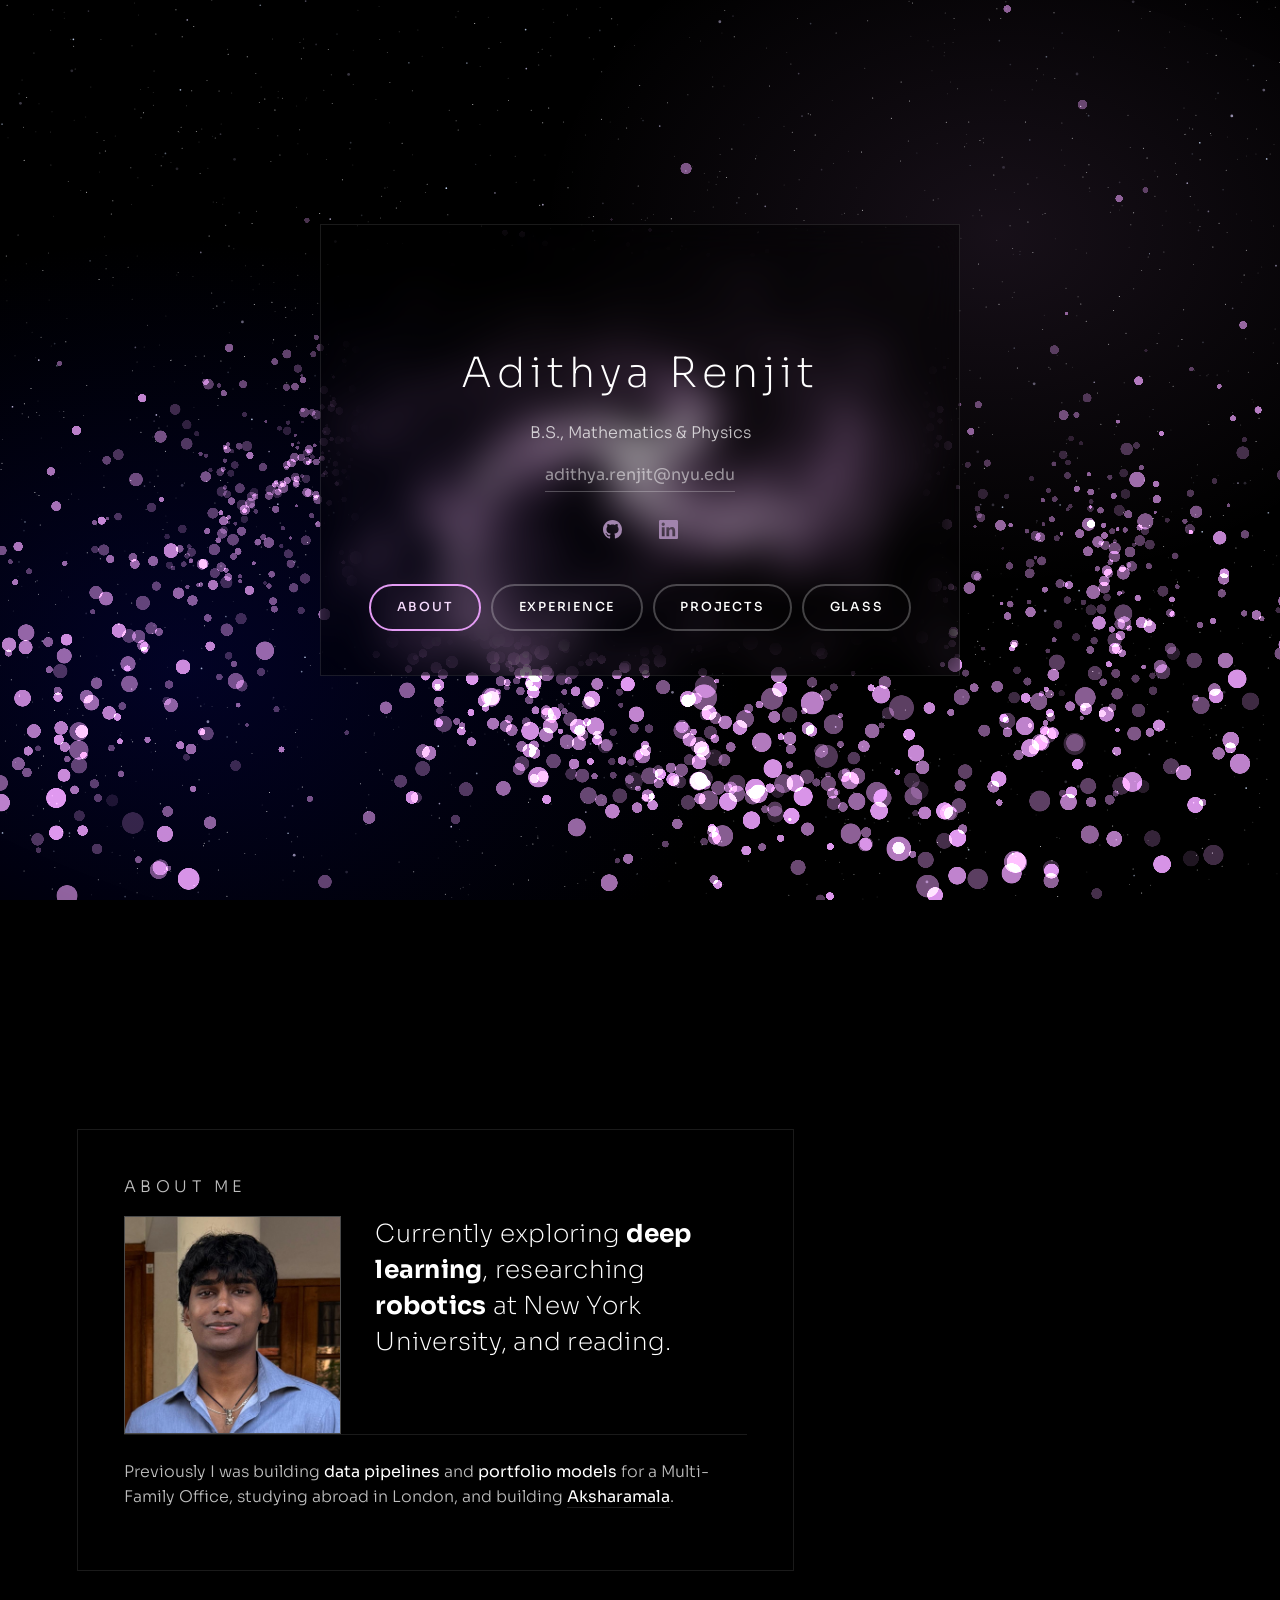
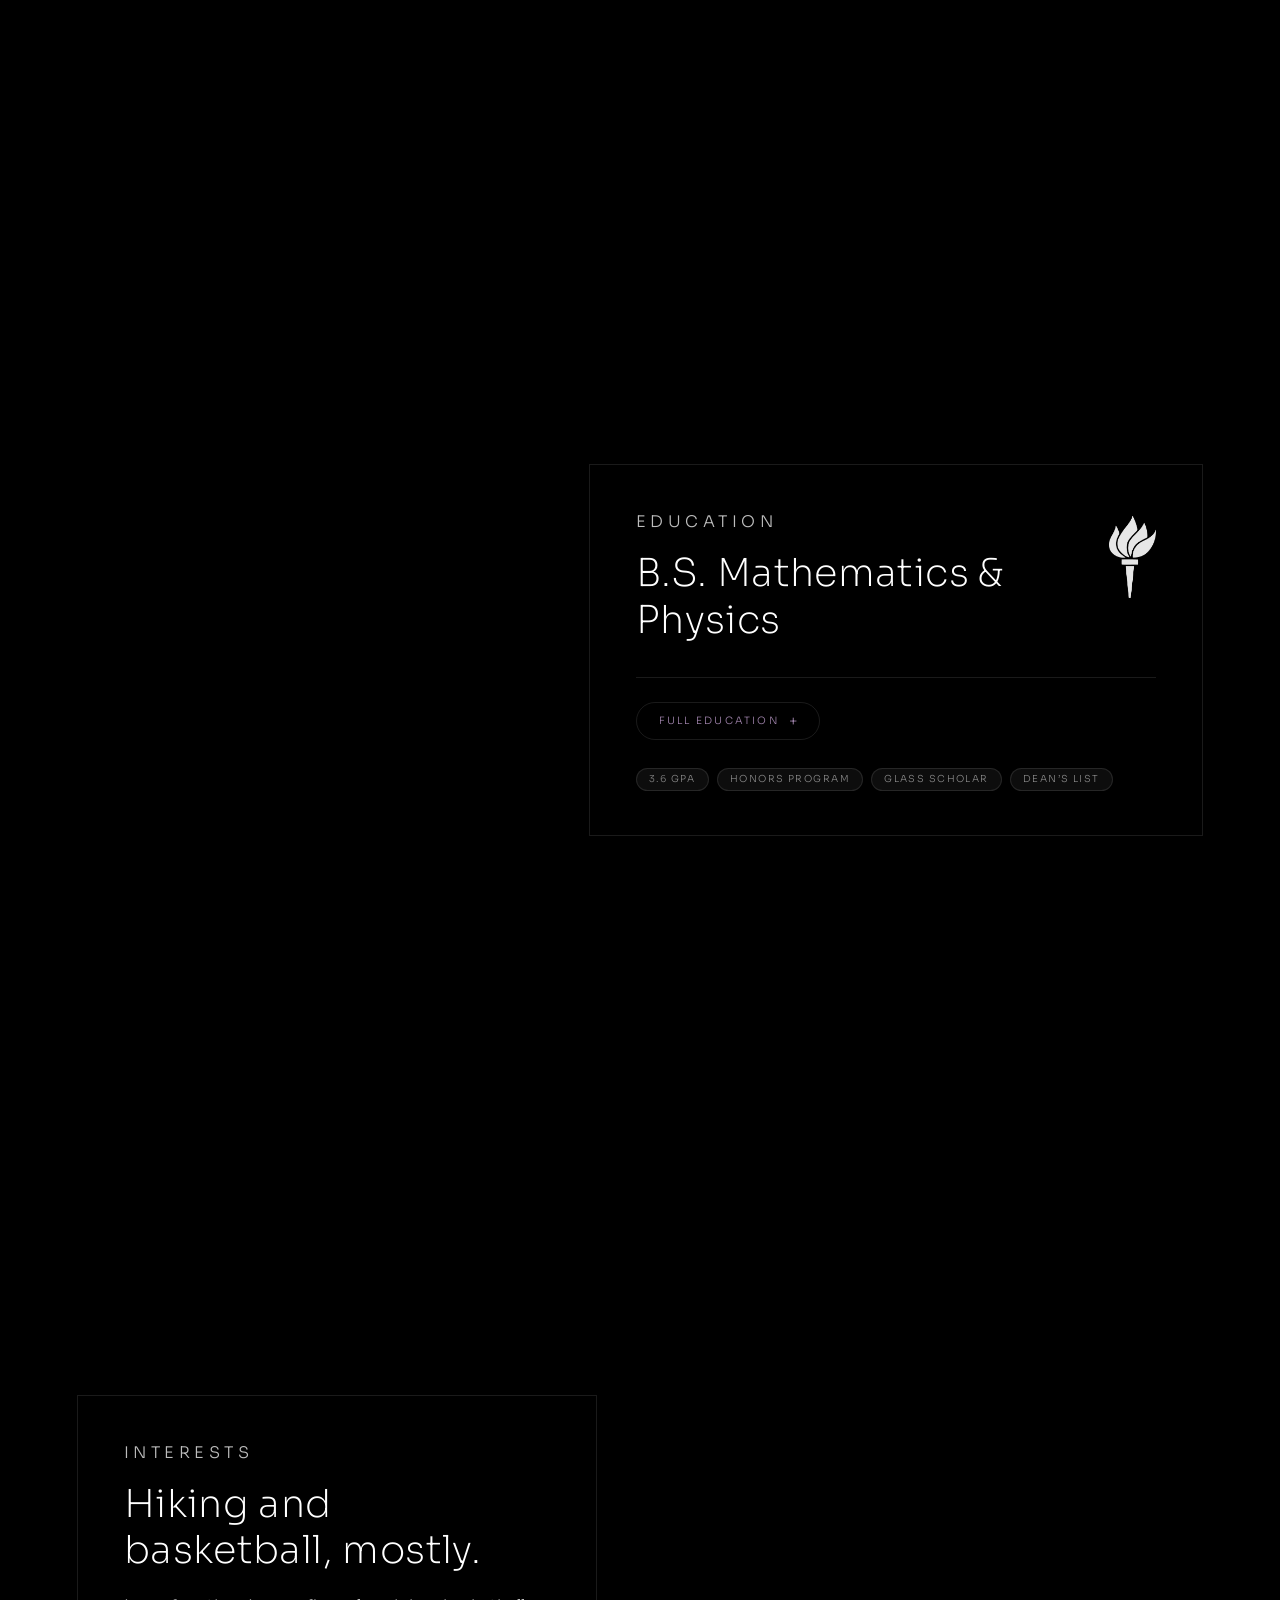
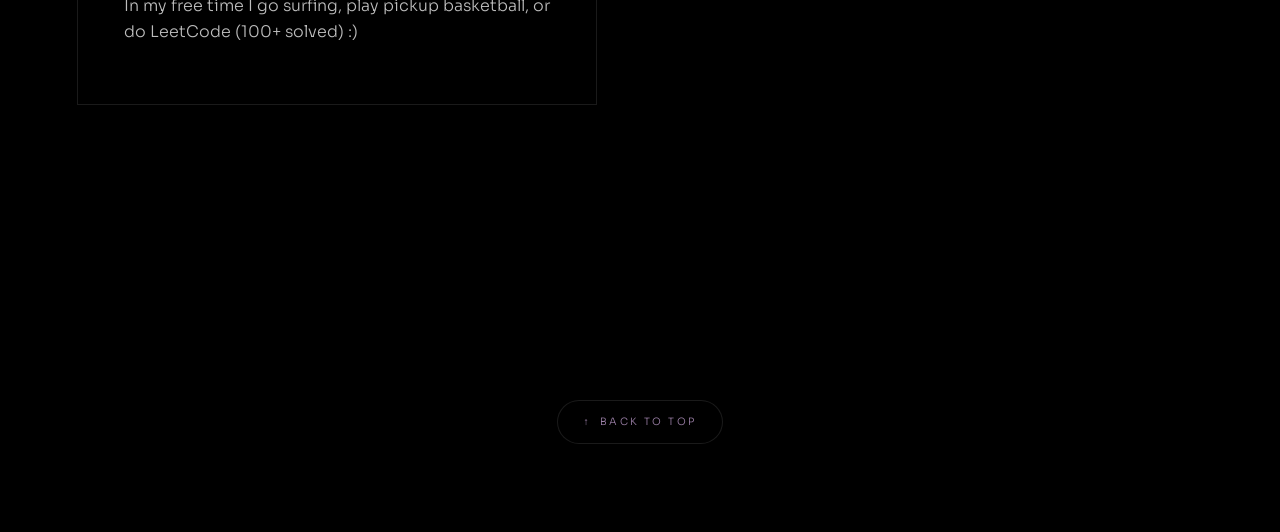
==== commit b1b8192d: "Switch to math & physics, new headshot, starfield backdrop The page was still describing a mechanica" ====
--- a/index.html
+++ b/index.html
@@ -4,7 +4,7 @@
 <meta charset="utf-8">
 <meta name="viewport" content="width=device-width, initial-scale=1">
 <title>Adithya Renjit</title>
-<meta name="description" content="Adithya Renjit — mechanical engineering at NYU. Deep learning, robotics research, thermal systems.">
+<meta name="description" content="Adithya Renjit — mathematics &amp; physics at NYU. Deep learning, robotics research.">
 <link rel="icon" href="assets/favicon-16.png" sizes="16x16">
 <link rel="icon" href="assets/favicon.png" sizes="32x32">
 <link rel="preconnect" href="https://fonts.googleapis.com">
@@ -29,7 +29,7 @@
   <section class="view hero" id="home">
     <div class="slab hero-slab">
       <h1 class="hero-name">Adithya Renjit</h1>
-      <p class="hero-line">B.S., Mechanical Engineering &nbsp;&#183;&nbsp; Minor, Mathematics</p>
+      <p class="hero-line">B.S., Mathematics &amp; Physics</p>
       <a class="hero-mail" href="mailto:adithya.renjit@nyu.edu">adithya.renjit@nyu.edu</a>
       <div class="hero-links">
         <a href="https://github.com/adithya1309" target="_blank" rel="noopener" aria-label="GitHub">
@@ -57,16 +57,16 @@
         <div class="slab">
           <p class="eyebrow">About me</p>
           <div class="aboutrow">
-            <img class="avatar" src="assets/headshot.jpg" alt="Adithya Renjit" width="559" height="1047">
+            <img class="avatar" src="assets/headshot.jpg" alt="Adithya Renjit" width="910" height="1214">
             <div>
               <h2 class="title title--sm">Currently exploring <strong>deep learning</strong>, researching
-                 <strong>robotics</strong> at New York University, building
-                 <strong>thermal systems</strong>, and reading.</h2>
+                 <strong>robotics</strong> at New York University,
+                 and reading.</h2>
             </div>
           </div>
           <p class="prev">Previously I was building <strong>data pipelines</strong> and
              <strong>portfolio models</strong> for a Multi-Family Office, studying abroad in London,
-             and playing lacrosse at the London School of Economics.</p>
+             and building <a href="aksharamala.html">Aksharamala</a>.</p>
         </div>
       </section>
 
@@ -74,7 +74,7 @@
         <div class="slab">
           <p class="eyebrow">Education</p>
           <div class="eduhead">
-            <h2 class="title">B.S. Mechanical Engineering</h2>
+            <h2 class="title">B.S. Mathematics &amp; Physics</h2>
             <img class="edulogo" src="assets/nyu-torch.png" alt="NYU" width="347" height="600">
           </div>
           <details class="expand">
@@ -82,8 +82,8 @@
             <div class="edu">
               <ul class="entries">
                 <li>
-                  <div class="hd"><span class="t">New York University</span><span class="d">Tandon School of Engineering</span></div>
-                  <p class="s">B.S. in Mechanical Engineering, minor in Mathematics.</p>
+                  <div class="hd"><span class="t">New York University</span><span class="d">Tandon School of Engineering &amp; Courant Institute</span></div>
+                  <p class="s">B.S. in Mathematics &amp; Physics.</p>
                 </li>
                 <li>
                   <div class="hd"><span class="t">Global Leaders and Scholars in STEM</span></div>
@@ -91,8 +91,8 @@
                 </li>
                 <li>
                   <div class="hd"><span class="t">Coursework</span></div>
-                  <p class="s">Multivariable Calculus, Linear Algebra, Thermodynamics, Dynamics,
-                     Measurement Systems, Materials Science, Physics I&ndash;II.</p>
+                  <p class="s">Multivariable Calculus, Linear Algebra, Probability &amp; Statistics,
+                     Classical Mechanics, Physics I&ndash;III, Statics, Materials Science.</p>
                 </li>
               </ul>
             </div>
@@ -102,7 +102,6 @@
             <span class="chip">Honors Program</span>
             <span class="chip">GLASS Scholar</span>
             <span class="chip">Dean&rsquo;s List</span>
-            <span class="chip">Minor, Mathematics</span>
           </div>
         </div>
       </section>
@@ -110,7 +109,7 @@
       <section class="view">
         <div class="slab slab--narrow">
           <p class="eyebrow">Interests</p>
-          <h2 class="title">Surfing and basketball, mostly.</h2>
+          <h2 class="title">Hiking and basketball, mostly.</h2>
           <p>In my free time I go surfing, play pickup basketball, or do
              LeetCode (100+ solved) :)</p>
         </div>
@@ -144,7 +143,7 @@
 
       <section class="view view--centred">
         <div class="slab slab--wide">
-          <p class="eyebrow">Research Teams</p>
+          <p class="eyebrow">Research Groups</p>
           <h2 class="title">Contributing to.</h2>
           <ul class="entries">
             <li>
@@ -189,17 +188,17 @@
 
       <section class="view view--centred">
         <div class="slab slab--wide">
+                    <h2 class="title">Physics-Informed Neural Net for Battery Degradation</h2>
+          <p>Recovering negative-electrode diffusion from raw voltage.</p>
+          <div class="chips"><span class="chip">PyTorch</span><span class="chip">In progress</span></div>
+        </div>
+      </section>
+
+      <section class="view view--centred">
+        <div class="slab slab--wide">
                     <h2 class="title">gpuplate</h2>
           <p>Developing a cold plate for an RTX 4090.</p>
           <div class="chips"><span class="chip">SolidWorks</span><span class="chip">In progress</span></div>
-        </div>
-      </section>
-
-      <section class="view view--centred">
-        <div class="slab slab--wide">
-                    <h2 class="title">Physics-Informed Neural Net for Battery Degradation</h2>
-          <p>Recovering negative-electrode diffusion from raw voltage.</p>
-          <div class="chips"><span class="chip">PyTorch</span><span class="chip">In progress</span></div>
         </div>
       </section>
       <div class="totop">
@@ -225,7 +224,7 @@
             <p class="eyebrow">Mission Statement</p>
             <h2 class="mission-title">Global Challenge</h2>
             <blockquote class="pull">&ldquo;Improving access through efficient and sustainable infrastructure.&rdquo;</blockquote>
-            <p>As a <strong>mechanical engineering</strong> student, and someone who grew up volunteering
+            <p>As a <strong>mathematics &amp; physics</strong> student, and someone who grew up volunteering
                at underprivileged communities across Borneo, I understood firsthand that engineers have
                the potential to bridge social and economic gaps by designing
                <strong>affordable infrastructure</strong> and creating
--- a/style.css
+++ b/style.css
@@ -295,6 +295,8 @@
   .expand + .edu-badges{margin-top:28px;margin-bottom:0}
   h2.title--sm{font-size:clamp(1.15rem,2.1vw,1.55rem);line-height:1.45;margin-bottom:0}
   .prev{margin:26px 0 0;padding-top:24px;border-top:1px solid var(--w-10);color:rgba(255,255,255,.7);font-size:.95rem}
+  .prev a{color:var(--white);font-weight:400;text-decoration:none;border-bottom:1px solid var(--w-10)}
+  .prev a:hover{border-bottom-color:var(--white)}
   .eduhead{display:flex;align-items:center;justify-content:space-between;gap:24px}
   .eduhead .title{margin-bottom:0;min-width:0}
   /* pulled up so its top lines up with the EDUCATION eyebrow */
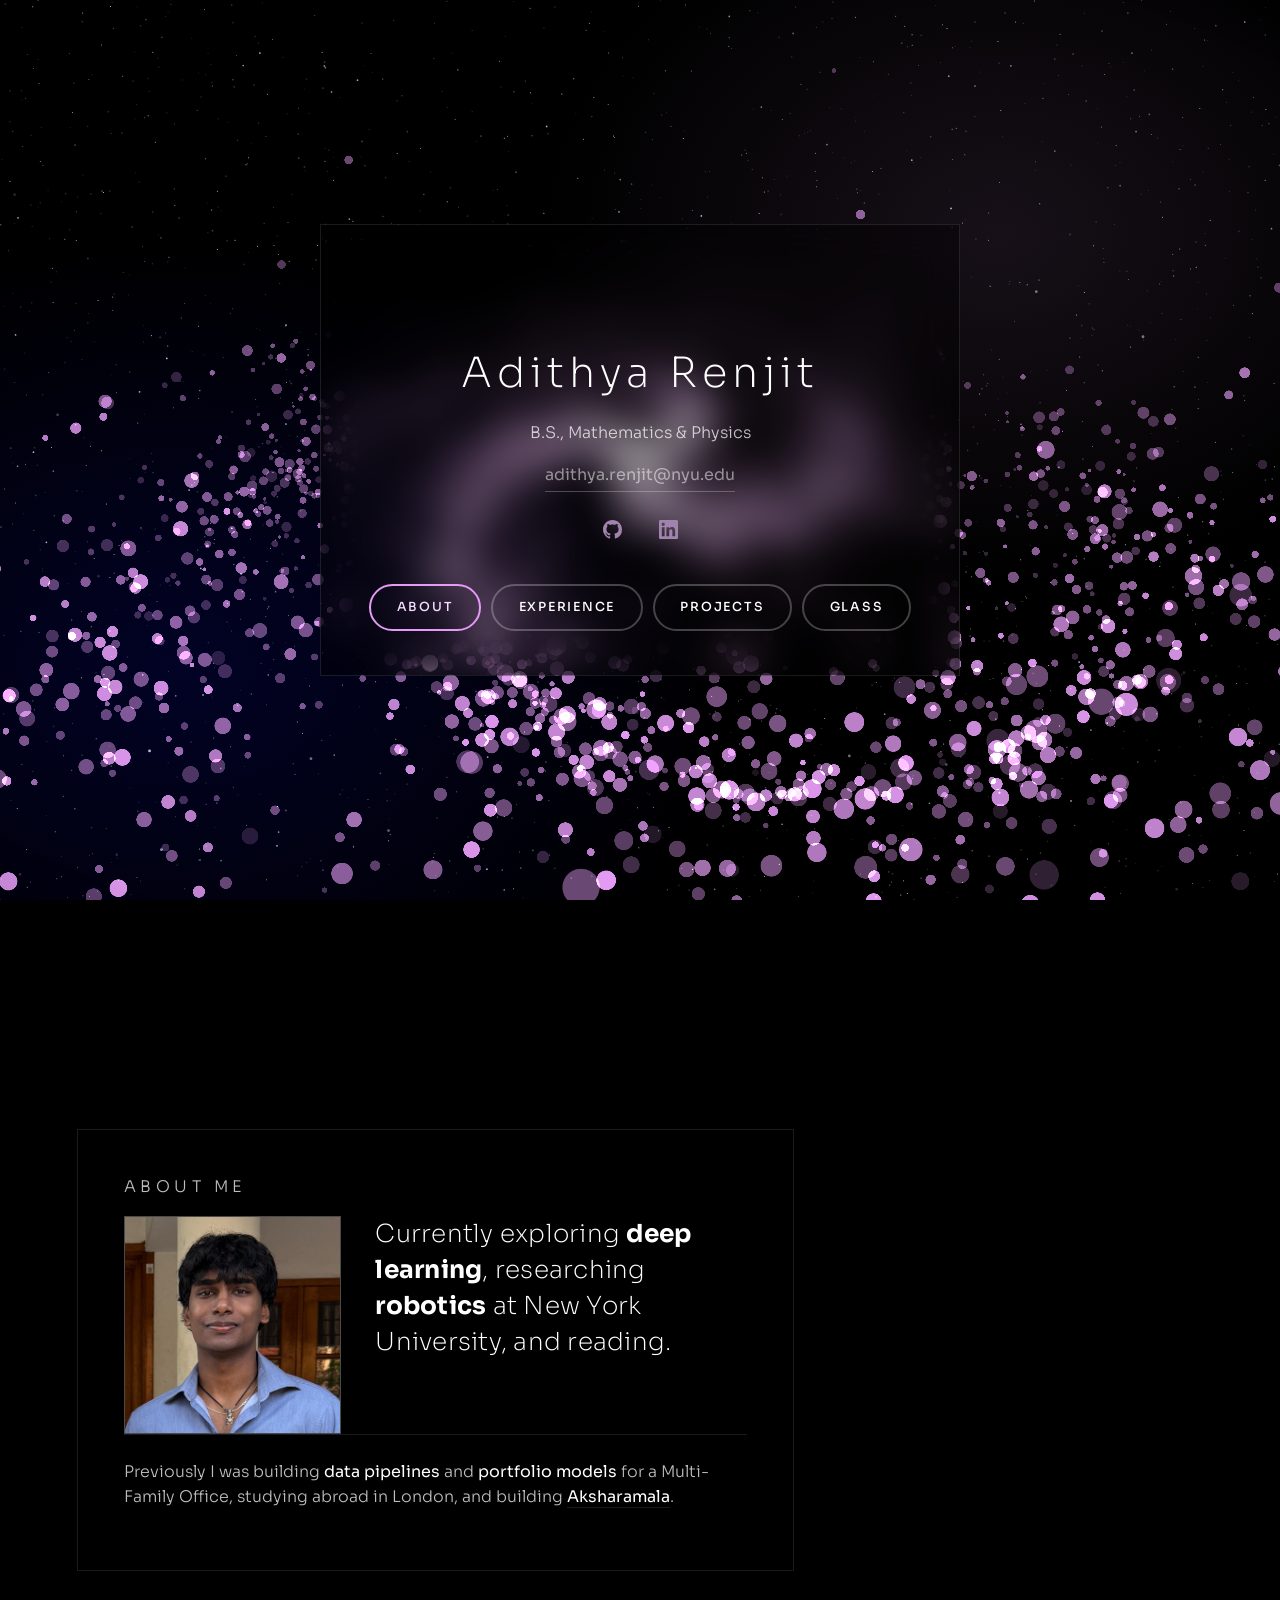
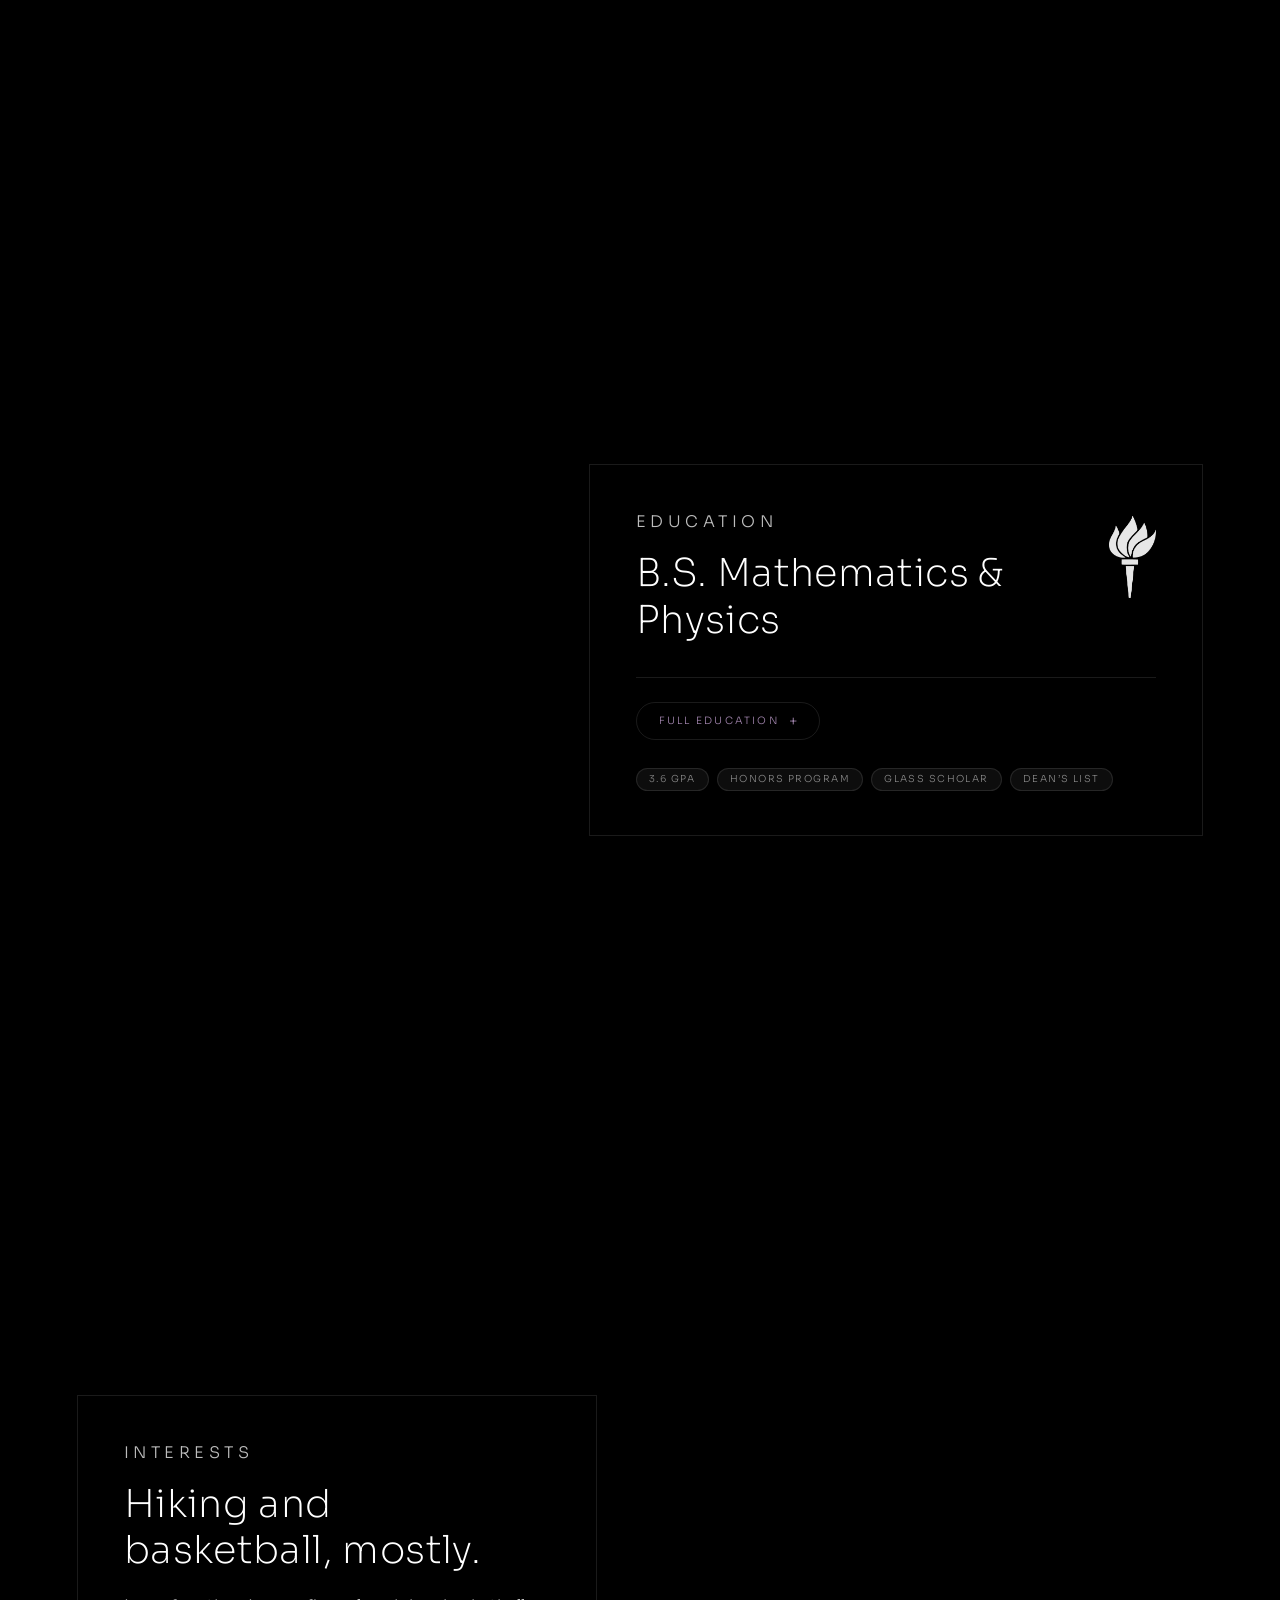
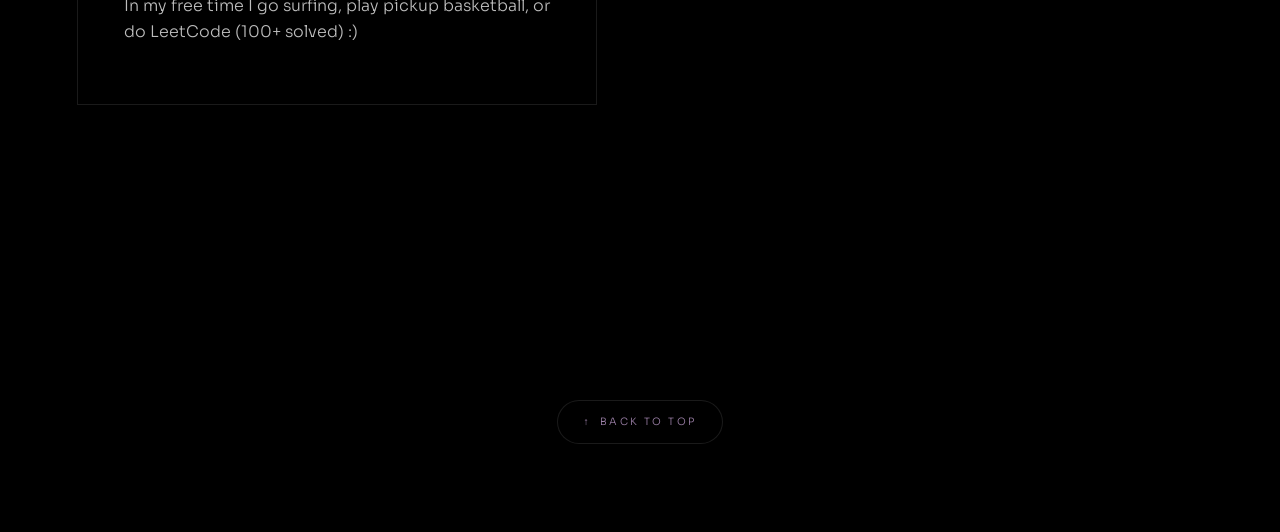
==== commit 2039003a: "Link the Aksharamala title to the live app, trim library list Co-Authored-By: Claude Opus 5.5 <norep" ====
--- a/index.html
+++ b/index.html
@@ -170,7 +170,7 @@
         <div class="stack">
           <p class="trackhead">Selected Projects</p>
           <div class="slab slab--wide">
-                        <h2 class="title">Aksharamala</h2>
+                        <h2 class="title"><a class="title-link" href="https://adithya1309.github.io/aksharamala" target="_blank" rel="noopener">Aksharamala</a></h2>
             <p>A convolutional neural net and web app that teaches Malayalam script.</p>
             <div class="embed">
               <video src="demogif.mp4" title="Aksharamala demo"
--- a/style.css
+++ b/style.css
@@ -221,6 +221,9 @@
   .pill--sm{height:2.6rem;padding:0 1.5rem;font-size:.7rem}
 
   h2.title{font-size:clamp(1.5rem,3.4vw,2.4rem);font-weight:200;letter-spacing:.01em;margin:0 0 20px;line-height:1.2}
+  .title-link{color:var(--lilac);text-decoration:underline;text-underline-offset:.18em;text-decoration-thickness:1px}
+  .title-link:hover{color:var(--lilac-hi)}
+  .title-link:focus-visible{outline:1px solid var(--lilac);outline-offset:3px}
   .slab p{color:rgba(255,255,255,.74);font-size:1rem;margin:0 0 16px;max-width:62ch}
   .slab p strong{color:var(--white);font-weight:400}
 
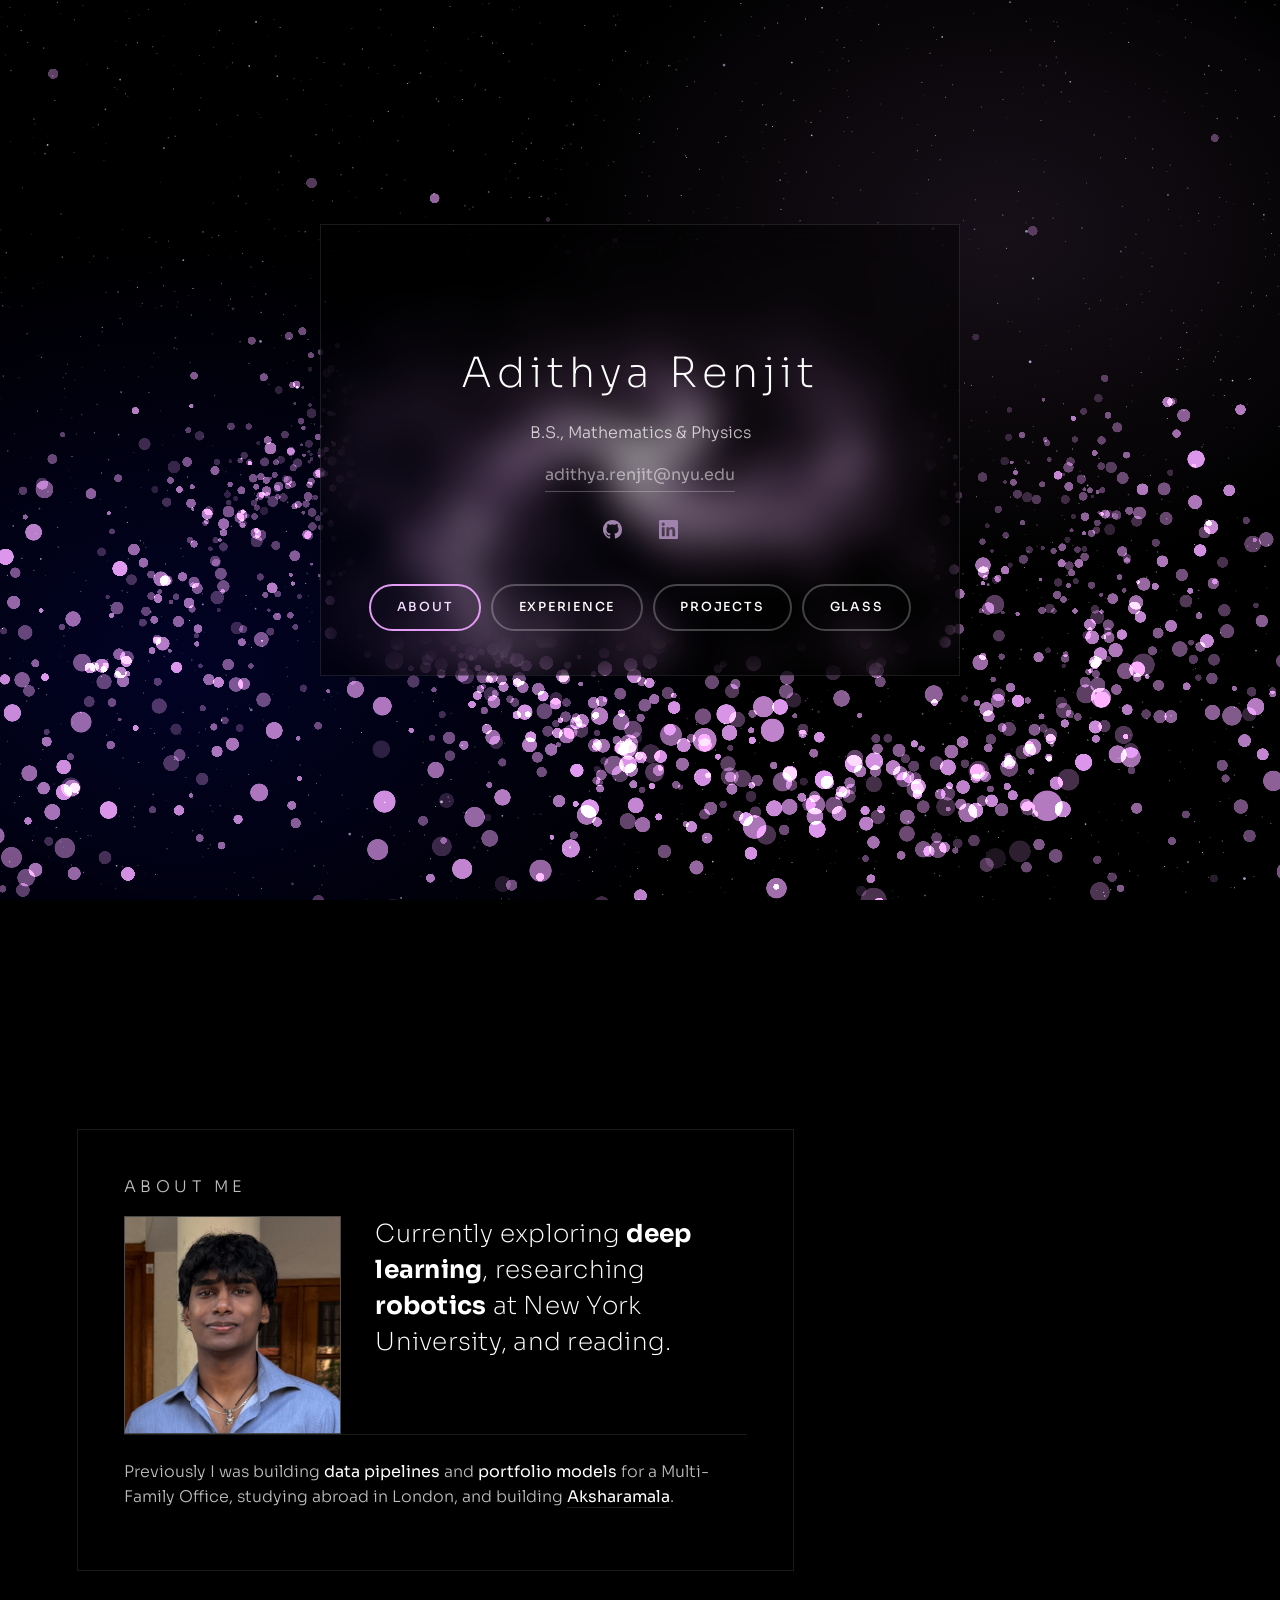
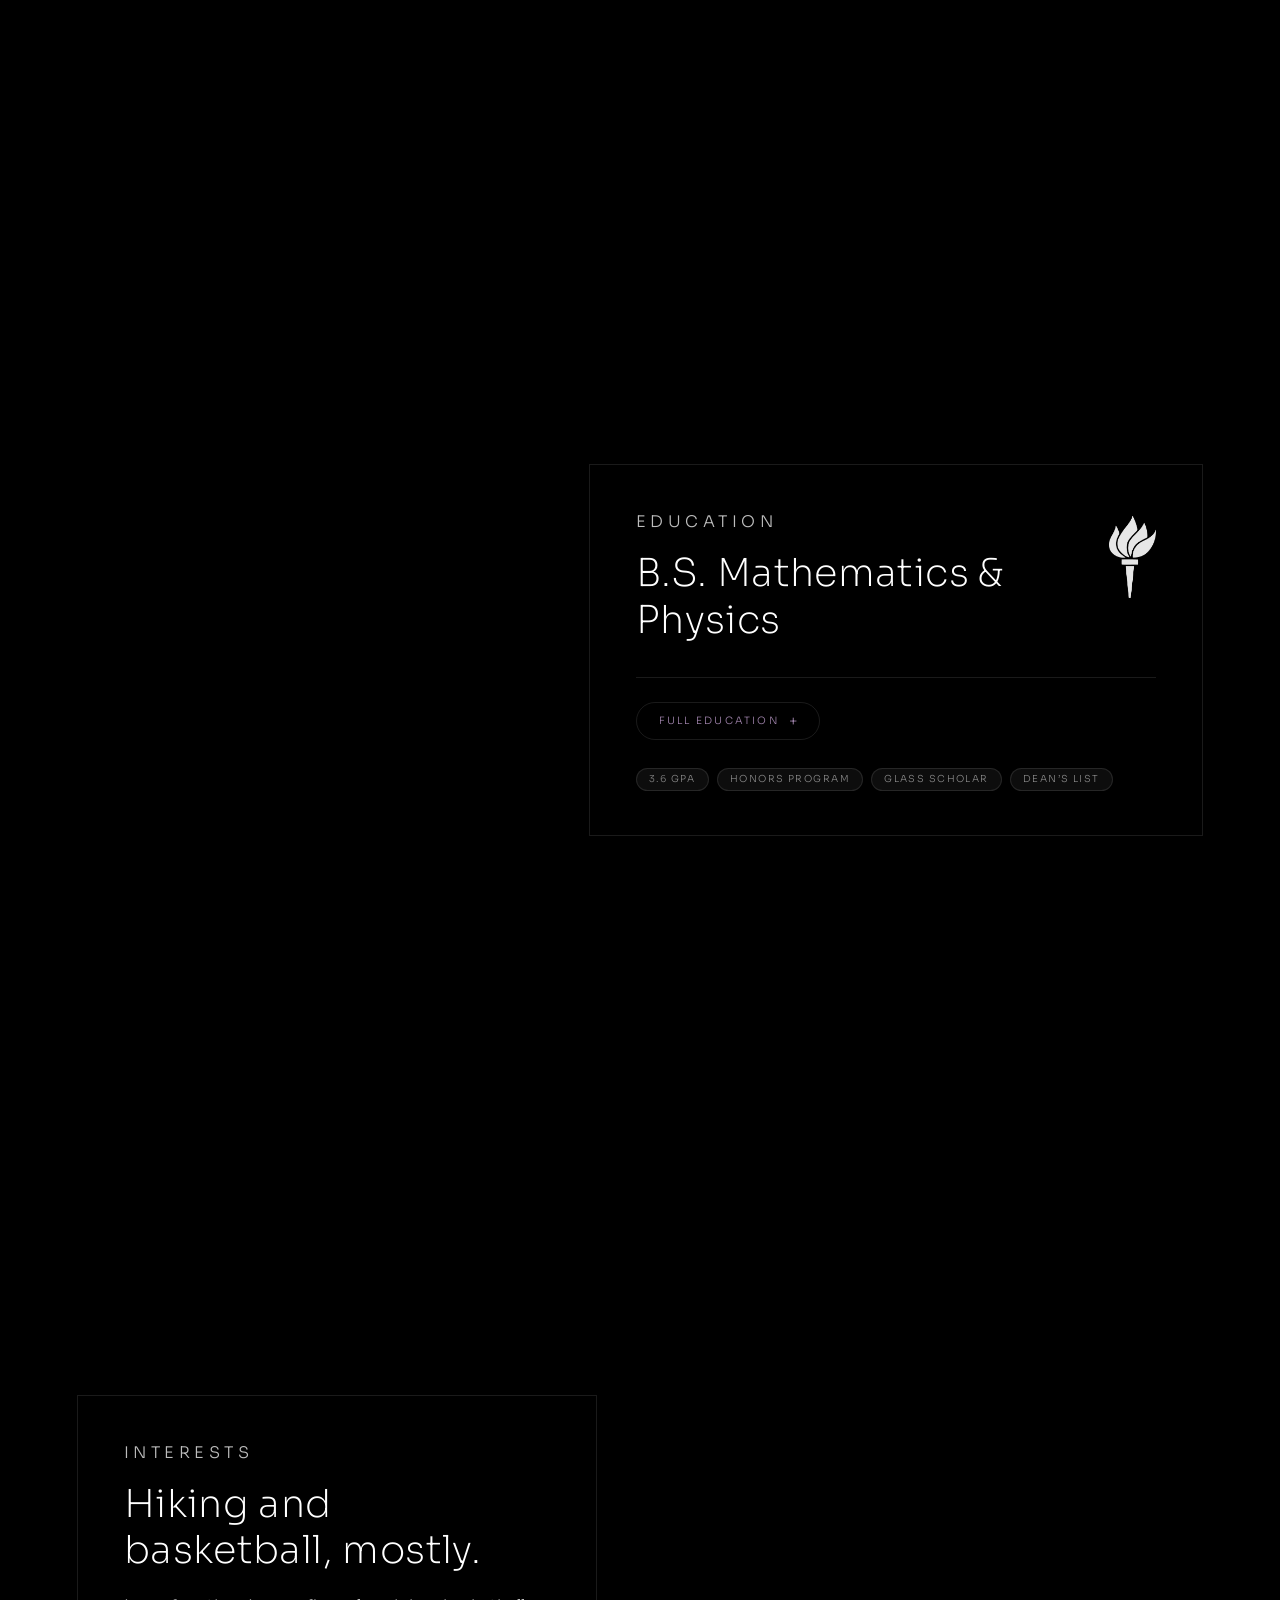
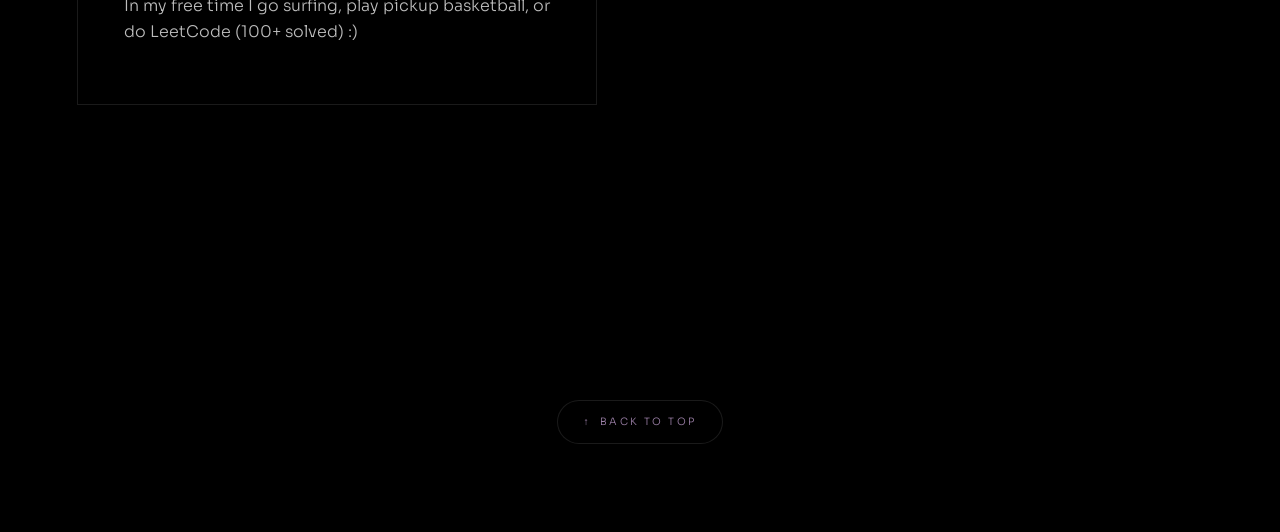
==== commit b6db596c: "Split the home page project link into Read more and Try it out Co-Authored-By: Claude Opus 5.5 <nore" ====
--- a/index.html
+++ b/index.html
@@ -170,7 +170,7 @@
         <div class="stack">
           <p class="trackhead">Selected Projects</p>
           <div class="slab slab--wide">
-                        <h2 class="title"><a class="title-link" href="https://adithya1309.github.io/aksharamala" target="_blank" rel="noopener">Aksharamala</a></h2>
+                        <h2 class="title">Aksharamala</h2>
             <p>A convolutional neural net and web app that teaches Malayalam script.</p>
             <div class="embed">
               <video src="demogif.mp4" title="Aksharamala demo"
@@ -180,7 +180,7 @@
               class="chip">pandas</span><span class="chip">Completed</span><a class="chip chip--link"
               href="https://youtu.be/Khj7lOnFQ6Q" target="_blank" rel="noopener">Demo</a></div>
             <div class="totop totop--inline">
-              <a href="aksharamala.html">View full project&nbsp;&nbsp;&rarr;</a>
+              <a href="aksharamala.html">Read more</a><a href="https://adithya1309.github.io/aksharamala" target="_blank" rel="noopener">Try it out&nbsp;&nbsp;&rarr;</a>
             </div>
           </div>
         </div>
--- a/style.css
+++ b/style.css
@@ -307,4 +307,4 @@
            margin-top:calc(-1 * (.63rem * 1.2 + 22px));
            transition:height .5s cubic-bezier(.22,1,.36,1)}
   .slab:has(.expand[open]) .edulogo{height:150px}
-  .totop--inline{padding:0;margin-top:26px;justify-content:flex-start}
+  .totop--inline{padding:0;margin-top:26px;justify-content:flex-start;gap:12px;flex-wrap:wrap}
